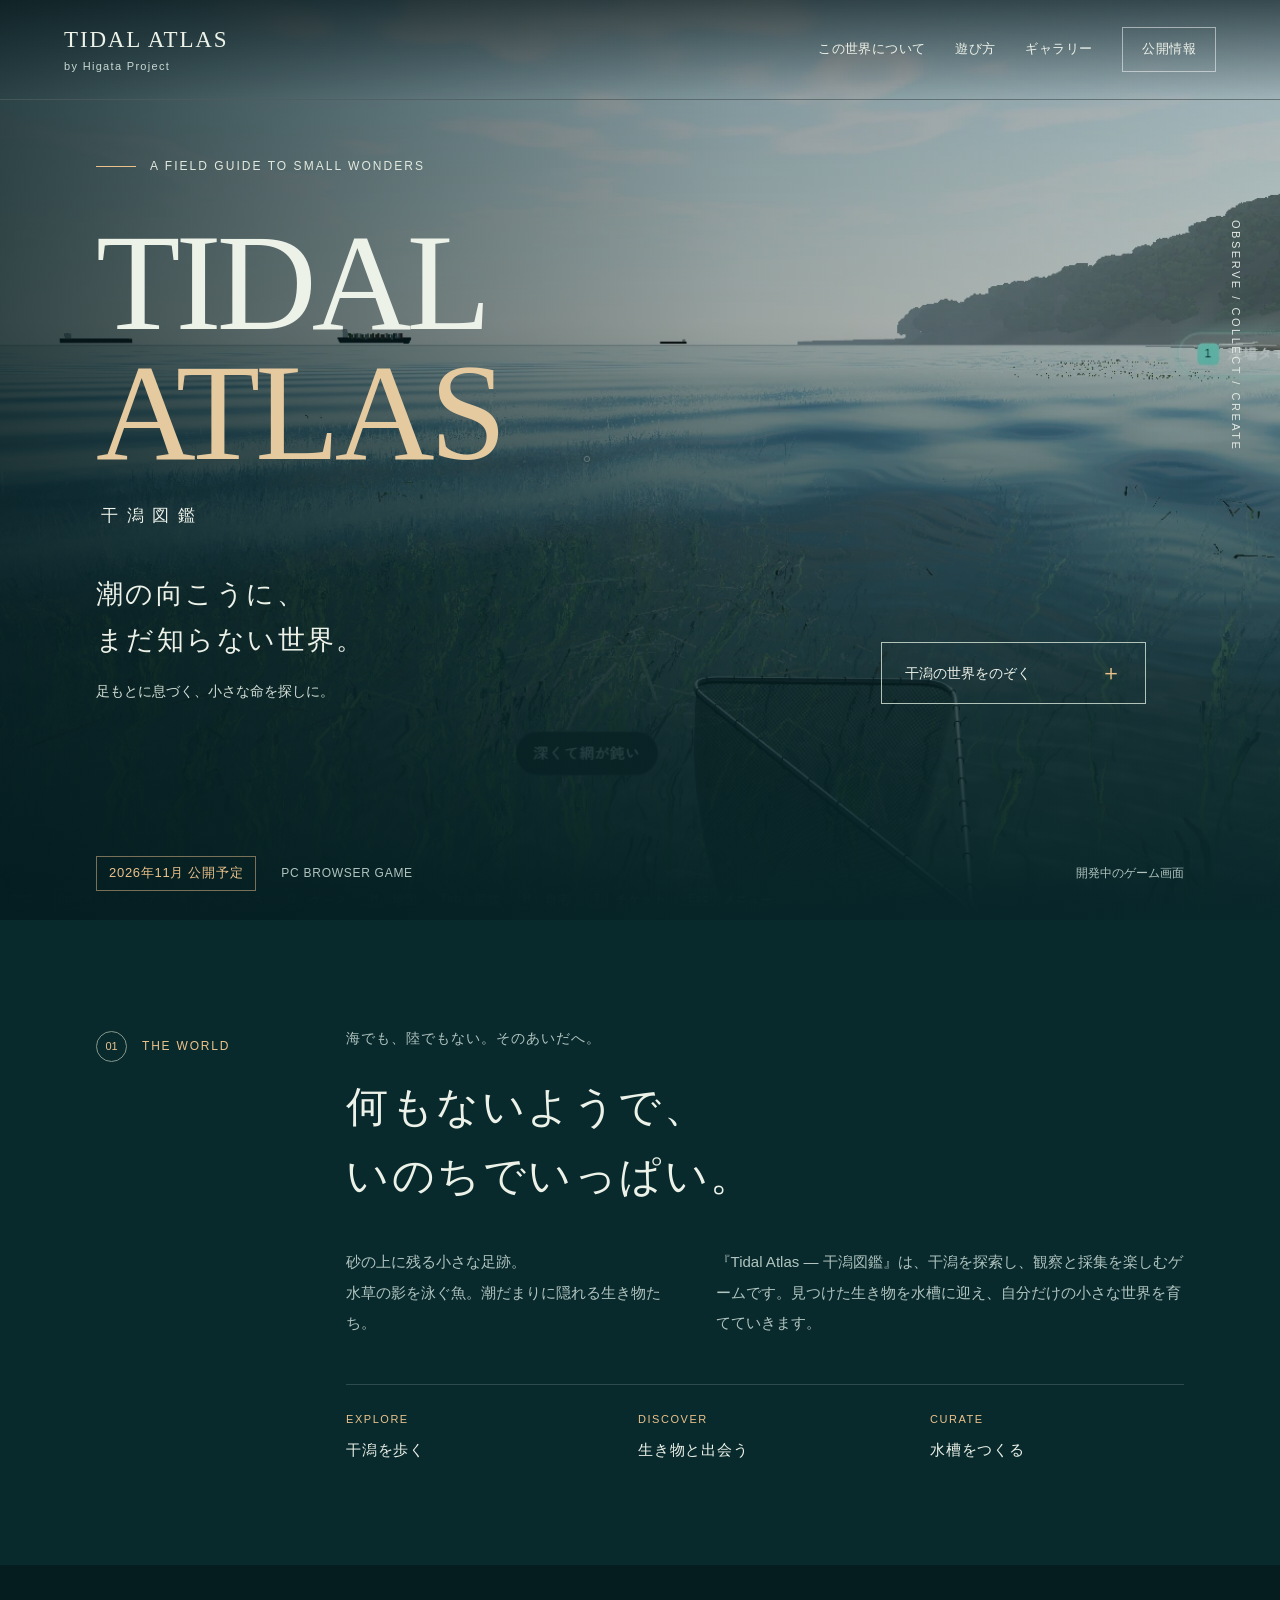
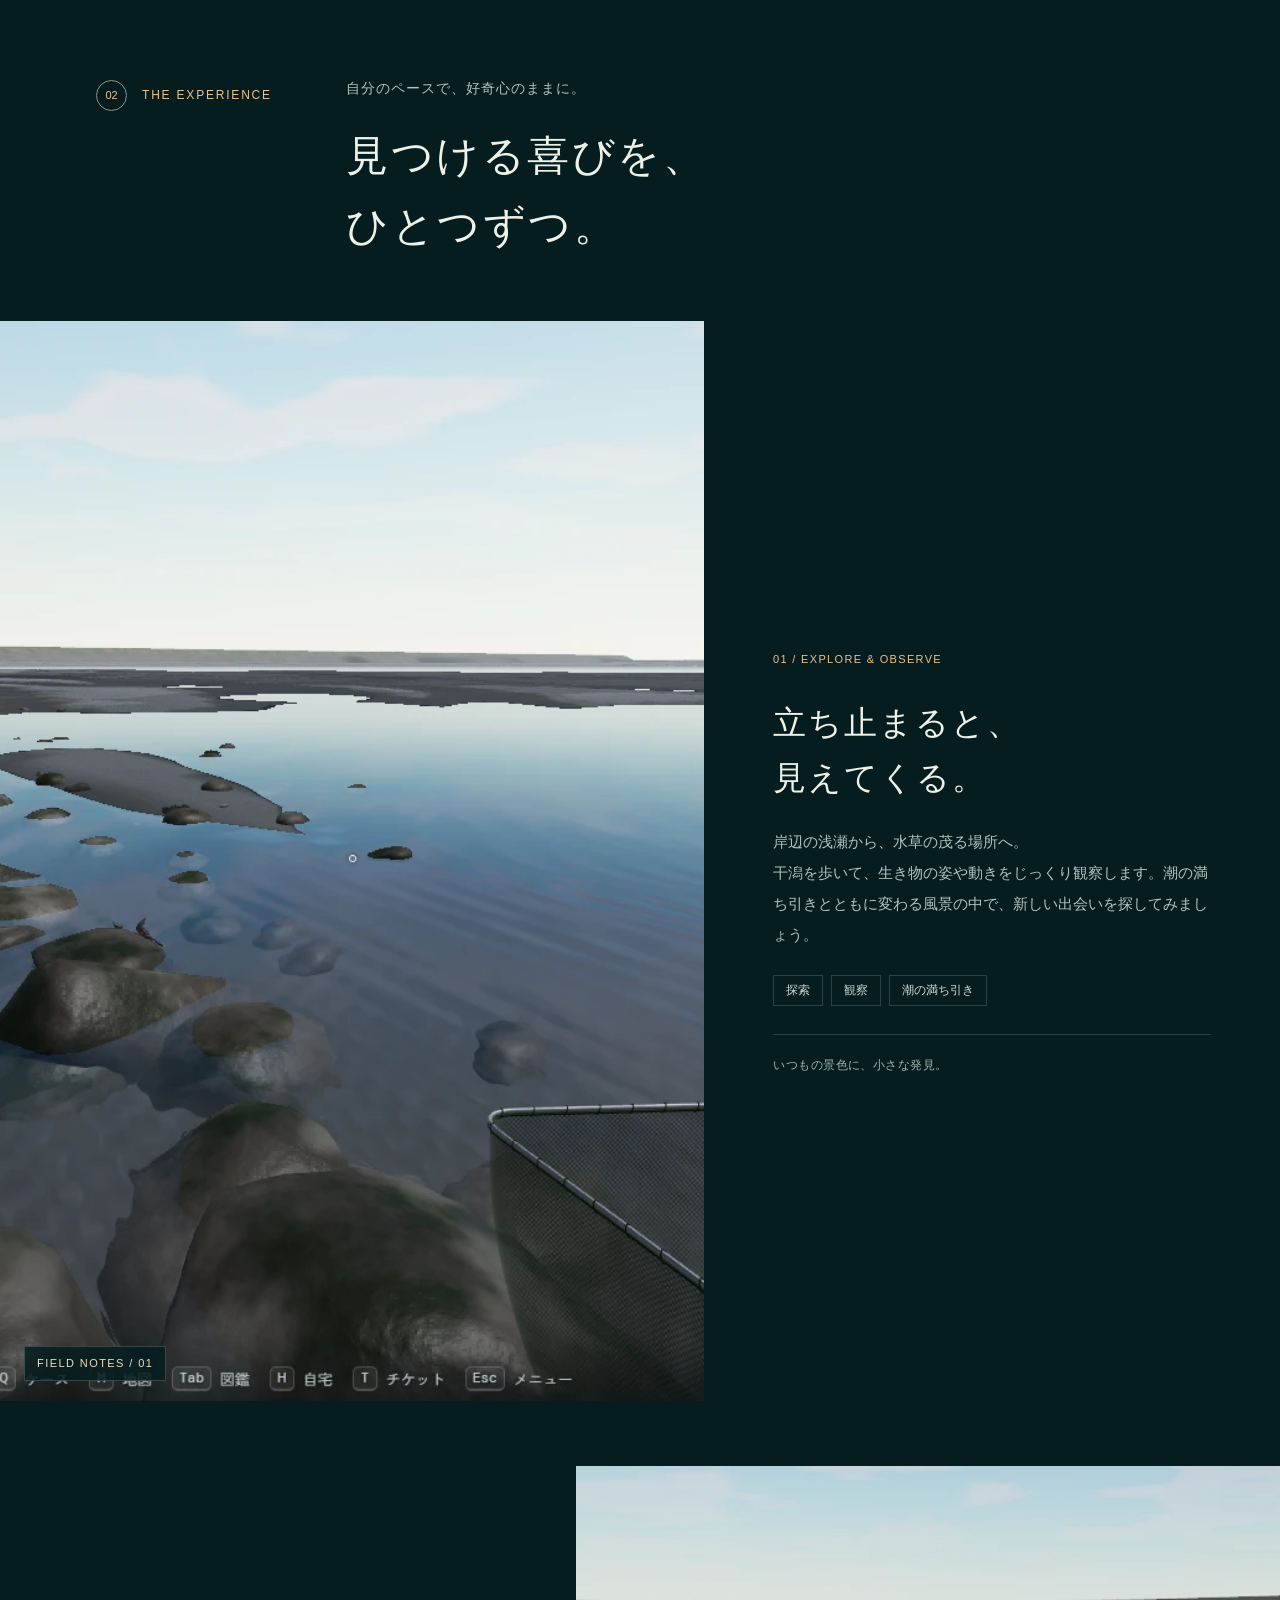
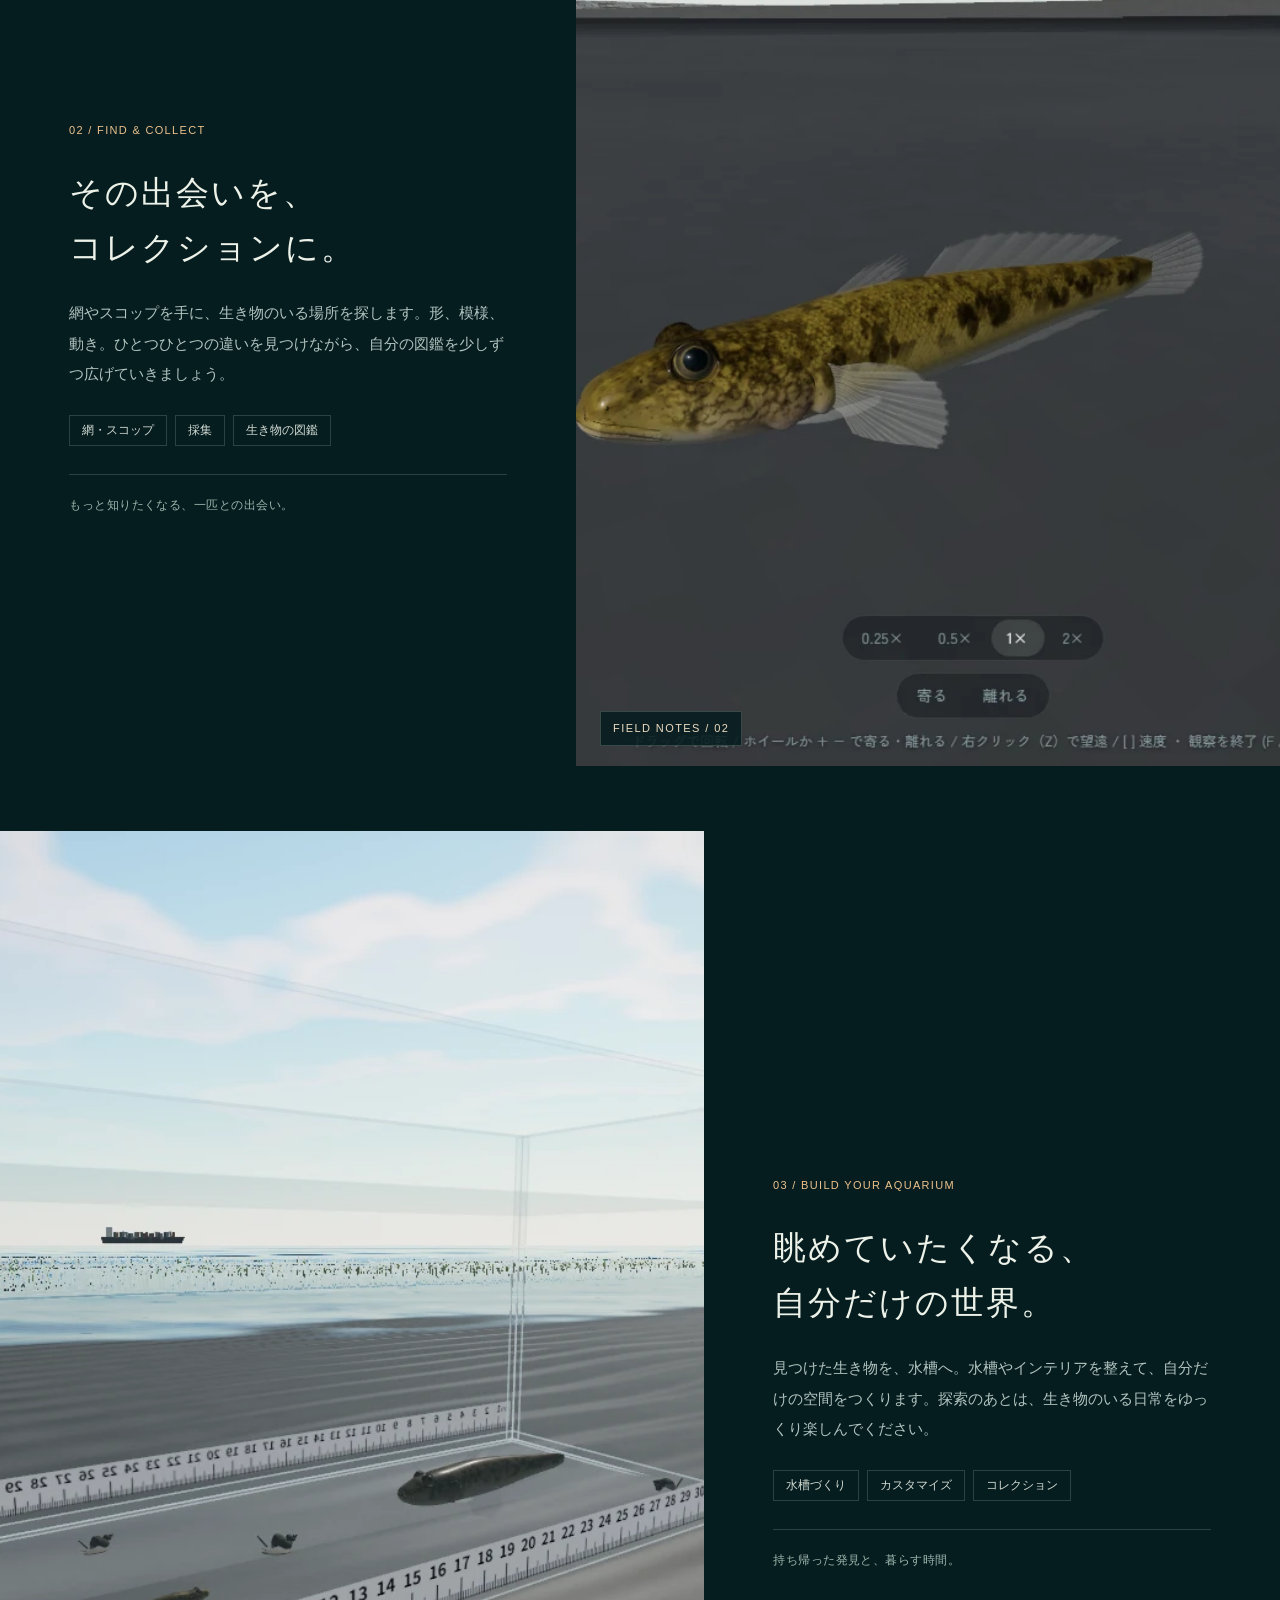
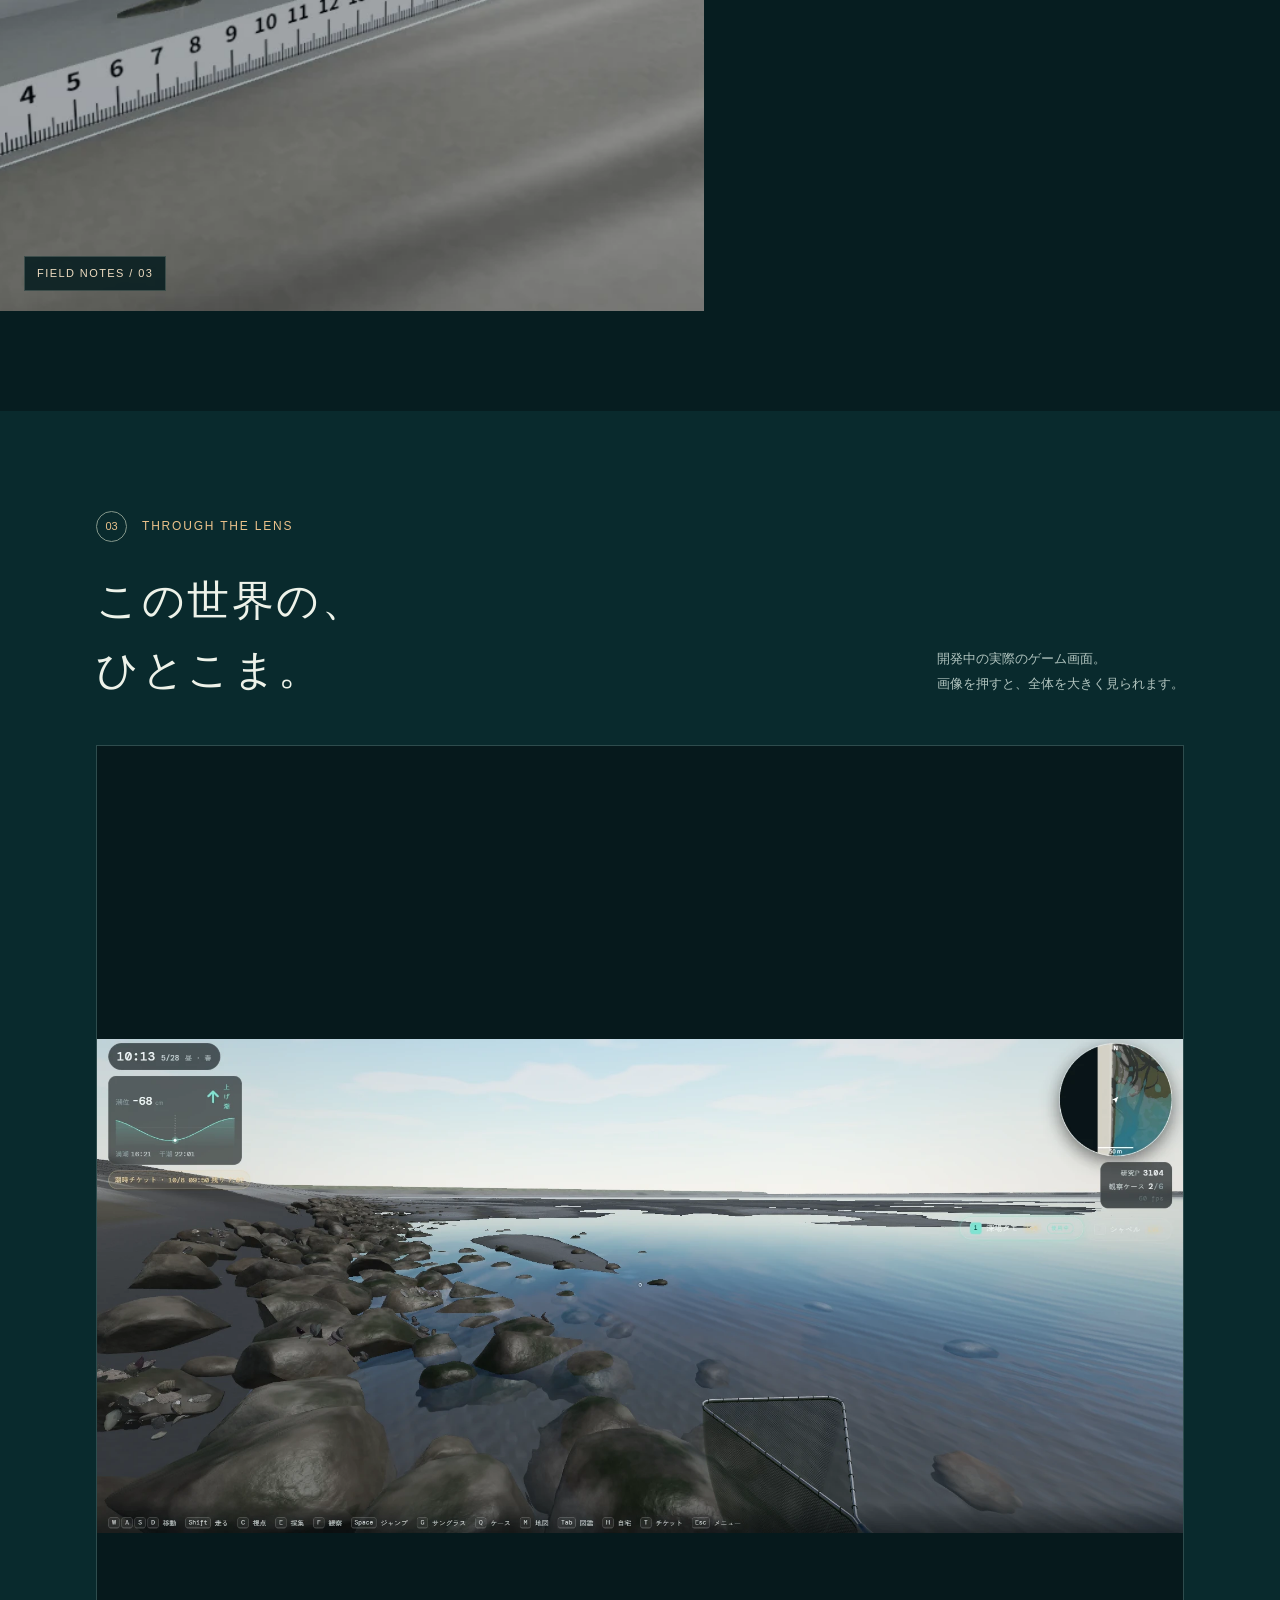
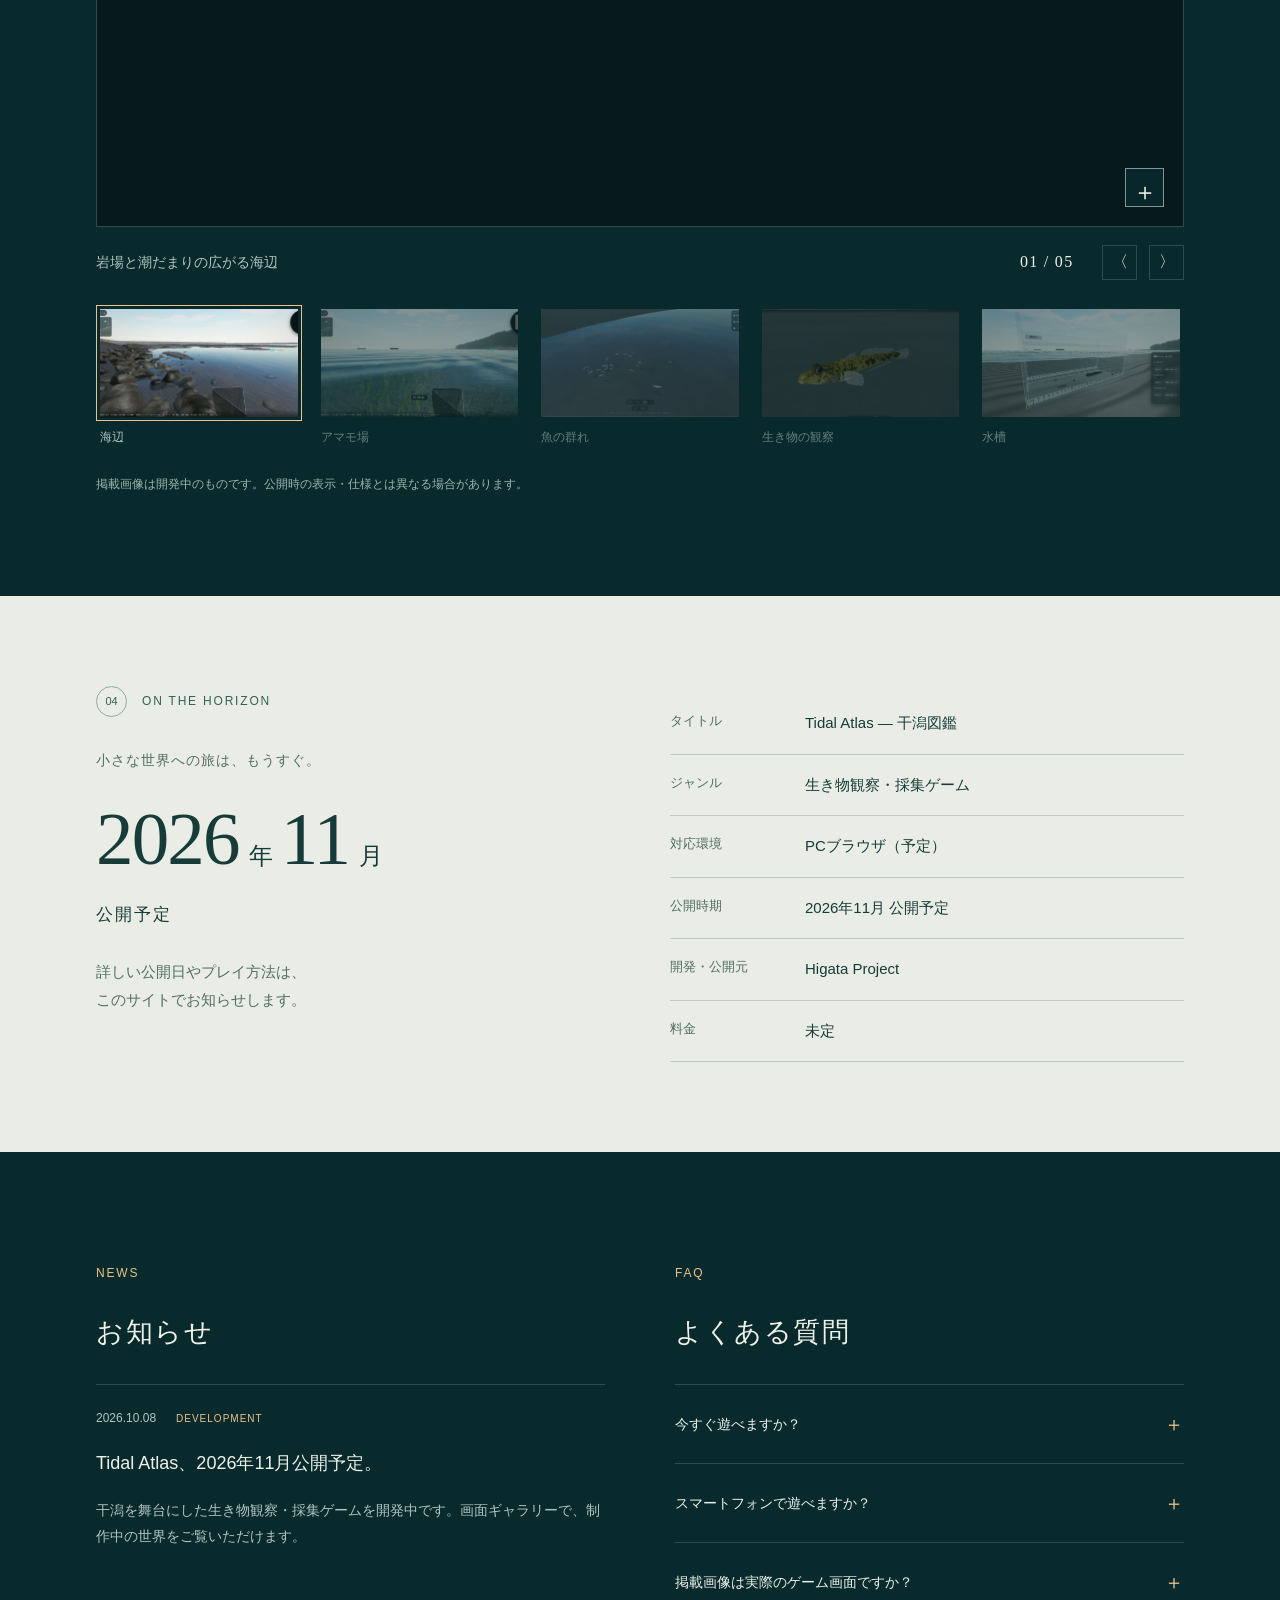
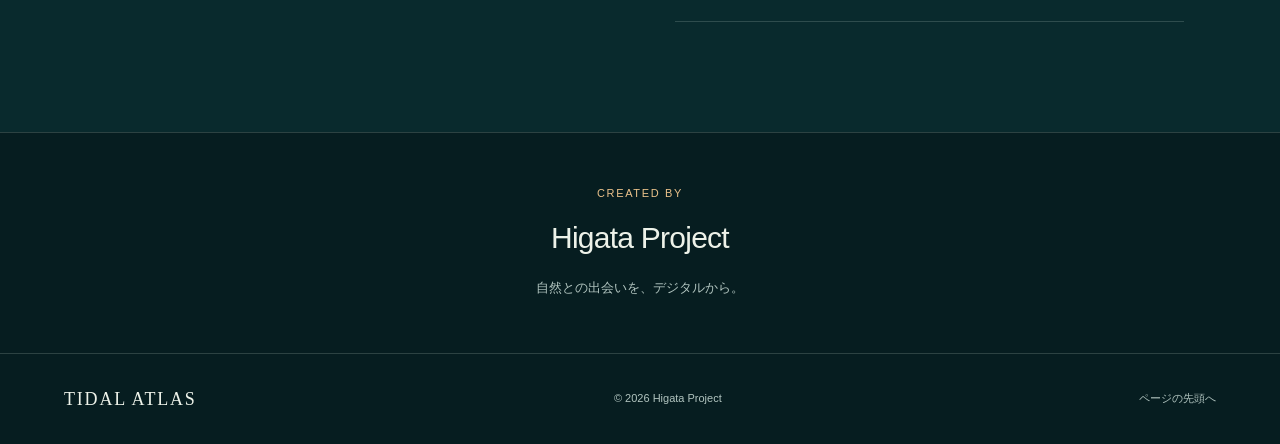
==== public/index.html @ b2fd5cbb "Add files via upload" ====
<!doctype html>
<html lang="ja">
<head>
<meta charset="utf-8">
<meta name="viewport" content="width=device-width, initial-scale=1">
<meta name="theme-color" content="#092a2d">
<title>Tidal Atlas — 干潟図鑑 | 公式サイト</title>
<meta name="description" content="潮の満ち引きに息づく、小さな世界へ。干潟を探索し、生き物を観察・採集して、自分だけの水槽をつくるPCブラウザゲーム。Higata Project開発、2026年11月公開予定。">
<meta property="og:title" content="Tidal Atlas — 干潟図鑑">
<meta property="og:description" content="見つける。観察する。自分の世界に迎える。2026年11月公開予定。">
<meta property="og:type" content="website">
<meta property="og:locale" content="ja_JP">
<link rel="icon" type="image/svg+xml" href="data:image/svg+xml,%3Csvg xmlns='http://www.w3.org/2000/svg' viewBox='0 0 32 32'%3E%3Crect width='32' height='32' rx='6' fill='%23092a2d'/%3E%3Cpath d='M5 10h22M16 10v15M8 23q4-4 8 0t8 0' fill='none' stroke='%23ebc28b' stroke-width='2'/%3E%3C/svg%3E">
<link rel="stylesheet" href="styles.css">
<script src="site-config.js" defer></script>
<script src="script.js" defer></script>
</head>
<body>
<a class="skip-link" href="#about">本文へ移動</a>
<header class="header" id="site-header">
<a class="wordmark" href="#top" aria-label="Tidal Atlas トップ">TIDAL ATLAS<span>by Higata Project</span></a>
<button class="menu-toggle" aria-label="メニューを開く" aria-expanded="false" aria-controls="main-navigation"><span></span><span></span></button>
<nav id="main-navigation" aria-label="メインナビゲーション"><a href="#about">この世界について</a><a href="#experience">遊び方</a><a href="#gallery">ギャラリー</a><a class="nav-release" href="#release">公開情報</a></nav>
</header>
<main>
<section class="hero" id="top" aria-labelledby="hero-title">
<img class="hero-image" src="assets/seagrass.webp" alt="波打つ海面の下に広がるアマモ場。開発中のゲーム画面" fetchpriority="high" width="1920" height="1080">
<div class="hero-shade"></div>
<div class="hero-content"><p class="eyebrow hero-eyebrow"><span></span>A FIELD GUIDE TO SMALL WONDERS</p><h1 id="hero-title">TIDAL<br><span>ATLAS</span></h1><p class="hero-japanese">干潟図鑑</p><div class="hero-bottom"><div><h2>潮の向こうに、<br>まだ知らない世界。</h2><p>足もとに息づく、小さな命を探しに。</p></div><a class="outline-button" href="#experience">干潟の世界をのぞく <span aria-hidden="true">＋</span></a></div></div>
<div class="hero-side"><span>OBSERVE / COLLECT / CREATE</span></div>
<div class="hero-foot"><span class="release-chip" data-release>2026年11月 公開予定</span><span>PC BROWSER GAME</span><small>開発中のゲーム画面</small></div>
</section>
<section class="intro section" id="about">
<div class="section-label"><span>01</span> THE WORLD</div>
<div class="intro-body"><p class="overline">海でも、陸でもない。そのあいだへ。</p><h2>何もないようで、<br>いのちでいっぱい。</h2><div class="intro-copy"><p>砂の上に残る小さな足跡。<br>水草の影を泳ぐ魚。潮だまりに隠れる生き物たち。</p><p>『Tidal Atlas — 干潟図鑑』は、干潟を探索し、観察と採集を楽しむゲームです。見つけた生き物を水槽に迎え、自分だけの小さな世界を育てていきます。</p></div><div class="intro-facts"><div><span>EXPLORE</span><strong>干潟を歩く</strong></div><div><span>DISCOVER</span><strong>生き物と出会う</strong></div><div><span>CURATE</span><strong>水槽をつくる</strong></div></div></div>
</section>
<section class="experience" id="experience">
<div class="experience-heading section"><div class="section-label"><span>02</span> THE EXPERIENCE</div><div><p class="overline">自分のペースで、好奇心のままに。</p><h2>見つける喜びを、<br>ひとつずつ。</h2></div></div>
<article class="chapter chapter-observe"><div class="chapter-image"><img src="assets/shore.webp" alt="岩場と浅瀬が広がる干潟を探索するゲーム画面" loading="lazy" width="1920" height="1080"><span class="image-label">FIELD NOTES / 01</span></div><div class="chapter-copy"><span class="chapter-number">01 / EXPLORE & OBSERVE</span><h3>立ち止まると、<br>見えてくる。</h3><p>岸辺の浅瀬から、水草の茂る場所へ。<br>干潟を歩いて、生き物の姿や動きをじっくり観察します。潮の満ち引きとともに変わる風景の中で、新しい出会いを探してみましょう。</p><div class="feature-tags"><span>探索</span><span>観察</span><span>潮の満ち引き</span></div><p class="chapter-note">いつもの景色に、小さな発見。</p></div></article>
<article class="chapter chapter-collect"><div class="chapter-image"><img src="assets/fish.webp" alt="魚の体の形や模様を近くから観察するゲーム画面" loading="lazy" width="1600" height="900"><span class="image-label">FIELD NOTES / 02</span></div><div class="chapter-copy"><span class="chapter-number">02 / FIND & COLLECT</span><h3>その出会いを、<br>コレクションに。</h3><p>網やスコップを手に、生き物のいる場所を探します。形、模様、動き。ひとつひとつの違いを見つけながら、自分の図鑑を少しずつ広げていきましょう。</p><div class="feature-tags"><span>網・スコップ</span><span>採集</span><span>生き物の図鑑</span></div><p class="chapter-note">もっと知りたくなる、一匹との出会い。</p></div></article>
<article class="chapter chapter-aquarium"><div class="chapter-image"><img src="assets/aquarium.webp" alt="採集した生き物を迎える水槽の開発中画面" loading="lazy" width="1920" height="1080"><span class="image-label">FIELD NOTES / 03</span></div><div class="chapter-copy"><span class="chapter-number">03 / BUILD YOUR AQUARIUM</span><h3>眺めていたくなる、<br>自分だけの世界。</h3><p>見つけた生き物を、水槽へ。水槽やインテリアを整えて、自分だけの空間をつくります。探索のあとは、生き物のいる日常をゆっくり楽しんでください。</p><div class="feature-tags"><span>水槽づくり</span><span>カスタマイズ</span><span>コレクション</span></div><p class="chapter-note">持ち帰った発見と、暮らす時間。</p></div></article>
</section>
<section class="gallery-section section" id="gallery"><div class="gallery-top"><div><div class="section-label"><span>03</span> THROUGH THE LENS</div><h2>この世界の、<br>ひとこま。</h2></div><p>開発中の実際のゲーム画面。<br>画像を押すと、全体を大きく見られます。</p></div><div class="gallery-stage"><button id="gallery-open" aria-label="選択中のゲーム画面を拡大"><img id="gallery-image" src="assets/shore.webp" alt="岩場と潮だまりの広がる海辺" loading="lazy" width="1920" height="1080"><span class="enlarge-mark" aria-hidden="true">＋</span></button></div><div class="gallery-caption"><p id="gallery-caption">岩場と潮だまりの広がる海辺</p><div class="gallery-controls"><span id="gallery-count" aria-live="polite">01 / 05</span><button id="gallery-prev" aria-label="前のゲーム画面">〈</button><button id="gallery-next" aria-label="次のゲーム画面">〉</button></div></div><div class="gallery-thumbs" role="group" aria-label="ゲーム画面を選択"><button class="thumb active" data-index="0" aria-pressed="true" aria-label="1枚目：海辺"><img src="assets/shore.webp" alt="" loading="lazy"><span>海辺</span></button><button class="thumb" data-index="1" aria-pressed="false" aria-label="2枚目：アマモ場"><img src="assets/seagrass.webp" alt="" loading="lazy"><span>アマモ場</span></button><button class="thumb" data-index="2" aria-pressed="false" aria-label="3枚目：魚の群れ"><img src="assets/school.webp" alt="" loading="lazy"><span>魚の群れ</span></button><button class="thumb" data-index="3" aria-pressed="false" aria-label="4枚目：生き物の観察"><img src="assets/fish.webp" alt="" loading="lazy"><span>生き物の観察</span></button><button class="thumb" data-index="4" aria-pressed="false" aria-label="5枚目：水槽"><img src="assets/aquarium.webp" alt="" loading="lazy"><span>水槽</span></button></div><p class="gallery-note">掲載画像は開発中のものです。公開時の表示・仕様とは異なる場合があります。</p></section>
<section class="release-section" id="release"><div class="release-inner section"><div><div class="section-label"><span>04</span> ON THE HORIZON</div><p class="overline">小さな世界への旅は、もうすぐ。</p><h2>2026<span>年</span>11<span>月</span></h2><p class="release-planned">公開予定</p><p class="release-copy">詳しい公開日やプレイ方法は、<br>このサイトでお知らせします。</p></div><dl class="game-spec"><div><dt>タイトル</dt><dd>Tidal Atlas — 干潟図鑑</dd></div><div><dt>ジャンル</dt><dd>生き物観察・採集ゲーム</dd></div><div><dt>対応環境</dt><dd>PCブラウザ（予定）</dd></div><div><dt>公開時期</dt><dd data-release>2026年11月 公開予定</dd></div><div><dt>開発・公開元</dt><dd data-publisher>Higata Project</dd></div><div><dt>料金</dt><dd>未定</dd></div></dl></div></section>
<section class="news-faq section"><div class="news-column"><div class="section-label">NEWS</div><h2>お知らせ</h2><article class="news-item"><div><time datetime="2026-10-08">2026.10.08</time><span>DEVELOPMENT</span></div><h3>Tidal Atlas、2026年11月公開予定。</h3><p>干潟を舞台にした生き物観察・採集ゲームを開発中です。画面ギャラリーで、制作中の世界をご覧いただけます。</p></article></div><div class="faq-column"><div class="section-label">FAQ</div><h2>よくある質問</h2><details><summary>今すぐ遊べますか？<span aria-hidden="true">＋</span></summary><p>現在開発中です。2026年11月の公開を予定しており、詳しい公開日とプレイ方法はこのサイトでお知らせします。</p></details><details><summary>スマートフォンで遊べますか？<span aria-hidden="true">＋</span></summary><p>現在はPCブラウザ向けとして開発しています。スマートフォンへの対応は未定です。</p></details><details><summary>掲載画像は実際のゲーム画面ですか？<span aria-hidden="true">＋</span></summary><p>はい。実際の開発中ゲーム画面です。公開時の仕様や表示とは異なる場合があります。</p></details></div></section>
<section class="publisher-section"><div class="publisher-inner"><p>CREATED BY</p><a href="#top" class="publisher-name" data-publisher>Higata Project</a><span>自然との出会いを、デジタルから。</span><div id="publisher-links" hidden></div></div></section>
</main>
<footer><a href="#top" class="footer-title">TIDAL ATLAS</a><p>© <span id="copyright-year">2026</span> <span data-publisher>Higata Project</span></p><a href="#top" class="back-to-top">ページの先頭へ</a></footer>
<dialog id="lightbox" aria-labelledby="lightbox-caption"><div class="lightbox-top"><p id="lightbox-caption"></p><button id="lightbox-close" aria-label="拡大画像を閉じる">閉じる ×</button></div><img id="lightbox-image" src="assets/shore.webp" alt="岩場と潮だまりの広がる海辺"><div class="lightbox-controls"><button id="lightbox-prev" aria-label="前の画像">〈 前へ</button><span>開発中のゲーム画面</span><button id="lightbox-next" aria-label="次の画像">次へ 〉</button></div></dialog>
</body></html>
---- public/styles.css ----
:root{--bg:#092a2d;--bg-deep:#061d20;--panel:#0e3539;--text:#edf2e9;--muted:#b1c4bf;--accent:#ebc28b;--line:rgba(214,231,222,.18);--serif:Georgia,"Times New Roman",serif}*{box-sizing:border-box}html{scroll-behavior:smooth;scroll-padding-top:85px}body{margin:0;background:var(--bg);color:var(--text);font-family:"Hiragino Kaku Gothic ProN","Yu Gothic",Meiryo,sans-serif;font-size:16px;line-height:1.9;-webkit-font-smoothing:antialiased}a{color:inherit;text-decoration:none}button{font:inherit;color:inherit;cursor:pointer}button,a,summary{-webkit-tap-highlight-color:transparent}button{border:0}img{max-width:100%;display:block}h1,h2,h3,p{margin:0}button:focus-visible,a:focus-visible,summary:focus-visible{outline:2px solid var(--accent);outline-offset:5px}::selection{background:var(--accent);color:var(--bg)}.skip-link{position:fixed;top:-100px;left:16px;z-index:30;background:var(--accent);color:var(--bg);padding:10px 20px}.skip-link:focus{top:10px}.header{position:absolute;top:0;left:0;right:0;z-index:10;height:100px;padding:0 5%;display:flex;align-items:center;justify-content:space-between;border-bottom:1px solid rgba(255,255,255,.22);background:linear-gradient(rgba(3,20,23,.65),transparent)}.wordmark{font-family:var(--serif);font-size:23px;line-height:1.2;letter-spacing:.08em}.wordmark span{display:block;font-family:Arial,sans-serif;font-size:11px;font-weight:400;letter-spacing:.12em;margin-top:7px;color:#c8d8d3}.header nav{display:flex;gap:30px;align-items:center;font-size:13px;letter-spacing:.03em}.header nav a{padding:8px 0}.header nav a:hover{color:var(--accent)}.header nav .nav-release{border:1px solid rgba(255,255,255,.5);padding:9px 19px}.menu-toggle{display:none}.hero{min-height:850px;height:100svh;max-height:1150px;position:relative;overflow:hidden;background:#123d43}.hero-image{position:absolute;inset:0;width:100%;height:100%;object-fit:cover;object-position:57% center}.hero-shade{position:absolute;inset:0;background:linear-gradient(90deg,rgba(3,26,29,.78),rgba(3,26,29,.34) 58%,rgba(3,26,29,.16)),linear-gradient(0deg,#092a2d 0%,rgba(9,42,45,.05) 65%)}.hero-content{position:relative;padding:155px 7.5% 100px;z-index:1}.eyebrow{font-family:Arial,sans-serif;font-size:12px;letter-spacing:.17em;font-weight:500}.hero-eyebrow{display:flex;align-items:center;gap:14px;color:#e3e9de}.hero-eyebrow>span{height:1px;width:40px;background:var(--accent)}.hero h1{font-family:var(--serif);font-size:clamp(95px,10.8vw,170px);font-weight:400;line-height:.94;letter-spacing:-.035em;margin-top:40px}.hero h1 span{color:#e5c99f}.hero-japanese{margin:22px 0 0 5px;letter-spacing:.5em;font-size:17px}.hero-bottom{display:flex;gap:45px;align-items:flex-end;margin-top:40px;justify-content:space-between;max-width:1050px}.hero-bottom h2{font-size:27px;font-weight:500;letter-spacing:.09em;line-height:1.7}.hero-bottom p{font-size:14px;color:#d2ded6;margin-top:14px}.outline-button{display:flex;align-items:center;justify-content:space-between;gap:36px;border:1px solid #b2c4ba;padding:17px 23px;font-size:14px;min-width:265px;transition:background .2s,color .2s}.outline-button span{color:var(--accent);font-size:22px;line-height:1}.outline-button:hover{background:var(--text);color:var(--bg)}.outline-button:hover span{color:var(--bg)}.hero-side{position:absolute;right:34px;top:220px;writing-mode:vertical-rl;font-family:Arial,sans-serif;letter-spacing:.23em;font-size:11px;color:#e2e8e3}.hero-foot{position:absolute;bottom:29px;left:7.5%;right:7.5%;display:flex;gap:25px;align-items:center;z-index:2;font-family:Arial,sans-serif;font-size:12px;letter-spacing:.06em;color:var(--muted)}.hero-foot small{margin-left:auto;font-size:12px;letter-spacing:0}.release-chip{font-family:"Yu Gothic",Meiryo,sans-serif;font-size:13px;color:var(--accent);border:1px solid rgba(235,194,139,.5);padding:4px 12px}.section{max-width:1320px;margin:auto;padding:110px 7.5%}.section-label{font-family:Arial,sans-serif;font-size:12px;letter-spacing:.15em;display:flex;align-items:center;gap:15px;color:var(--accent);white-space:nowrap}.section-label>span{border:1px solid #84978b;border-radius:50%;width:31px;height:31px;display:flex;justify-content:center;align-items:center;letter-spacing:0;font-size:11px}.intro{display:grid;grid-template-columns:220px 1fr;gap:30px;padding-top:105px;padding-bottom:100px}.intro .section-label{align-self:start;margin-top:6px}.overline{font-size:14px;letter-spacing:.07em;color:var(--muted);margin-bottom:20px}h2{font-size:clamp(29px,3.3vw,45px);font-weight:500;line-height:1.65;letter-spacing:.06em}.intro-copy{display:grid;grid-template-columns:1fr 1.4fr;gap:35px;margin-top:36px;font-size:15px;color:var(--muted)}.intro-copy p{line-height:2.05}.intro-facts{display:flex;margin-top:45px;border-top:1px solid var(--line);padding-top:24px;gap:38px}.intro-facts div{flex:1}.intro-facts span{font-family:Arial,sans-serif;font-size:11px;letter-spacing:.14em;color:var(--accent);display:block}.intro-facts strong{font-size:15px;letter-spacing:.05em;display:block;font-weight:500;margin-top:6px}.experience{background:var(--bg-deep);padding-bottom:100px}.experience-heading{display:grid;grid-template-columns:220px 1fr;gap:30px;padding-bottom:60px}.experience-heading .section-label{align-self:start;padding-top:5px}.chapter{display:grid;grid-template-columns:55% 45%;max-width:1440px;margin:0 auto 65px;align-items:center}.chapter:last-child{margin-bottom:0}.chapter-image{position:relative;min-width:0}.chapter-image img{width:100%;aspect-ratio:1.6;object-fit:cover}.image-label{position:absolute;bottom:20px;left:24px;background:rgba(6,29,32,.87);border:1px solid rgba(228,233,212,.2);padding:6px 12px;font-size:11px;font-family:Arial,sans-serif;letter-spacing:.13em;color:#eddbc0}.chapter-copy{padding:20px 12%}.chapter-number{font-family:Arial,sans-serif;letter-spacing:.12em;font-size:11px;color:var(--accent)}.chapter-copy h3{font-size:clamp(24px,2.6vw,35px);font-weight:500;letter-spacing:.06em;line-height:1.65;margin:22px 0}.chapter-copy>p{font-size:15px;color:var(--muted);line-height:2.05}.feature-tags{display:flex;gap:8px;flex-wrap:wrap;margin-top:25px}.feature-tags span{font-size:12px;padding:3px 12px;border:1px solid var(--line);color:#d2dbd2}.chapter-copy .chapter-note{font-size:12px;color:#9db4ab;letter-spacing:.04em;margin-top:28px;border-top:1px solid var(--line);padding-top:18px}.chapter-collect{grid-template-columns:45% 55%}.chapter-collect .chapter-image{grid-column:2;grid-row:1}.chapter-collect .chapter-copy{grid-column:1;grid-row:1}.chapter-collect .chapter-image img{object-position:50% 55%}.gallery-section{padding-top:100px;padding-bottom:100px}.gallery-top{display:flex;justify-content:space-between;align-items:flex-end;gap:25px;margin-bottom:40px}.gallery-top .section-label{margin-bottom:24px}.gallery-top>p{font-size:13px;line-height:1.9;color:var(--muted);margin-bottom:8px}.gallery-stage{border:1px solid var(--line)}#gallery-open{position:relative;display:block;padding:0;width:100%;background:#06191c;cursor:zoom-in}#gallery-image{width:100%;aspect-ratio:16/9;object-fit:contain}.enlarge-mark{position:absolute;right:19px;bottom:19px;width:39px;height:39px;border:1px solid rgba(255,255,255,.5);background:#092a2dd9;font-size:24px;display:grid;place-items:center}.gallery-caption{display:flex;justify-content:space-between;gap:20px;align-items:center;margin:18px 0 25px}.gallery-caption p{font-size:14px;color:var(--muted)}.gallery-controls{display:flex;gap:12px;align-items:center}#gallery-count{font-family:var(--serif);font-size:16px;letter-spacing:.08em;min-width:70px}.gallery-controls button{width:35px;height:35px;border:1px solid var(--line);background:transparent;font-size:16px}.gallery-controls button:hover{background:#1b494a}.gallery-thumbs{display:grid;grid-template-columns:repeat(5,minmax(0,1fr));gap:15px}.thumb{padding:0;background:transparent;text-align:left;opacity:.55;transition:opacity .2s}.thumb:hover,.thumb.active{opacity:1}.thumb img{width:100%;aspect-ratio:16/9;object-fit:cover;border:1px solid transparent;padding:3px}.thumb.active img{border-color:var(--accent)}.thumb span{display:block;font-size:12px;margin-top:5px;padding-left:4px;color:var(--muted)}.gallery-note{font-size:12px;color:#9cb5ac;margin-top:25px}.release-section{background:#e9ede5;color:#173b39}.release-inner{display:grid;grid-template-columns:1fr 1fr;gap:60px;padding-top:90px;padding-bottom:90px}.release-inner .section-label{color:#356057;margin-bottom:30px}.release-inner .section-label>span{border-color:#8dada0}.release-inner .overline{color:#526d62;font-size:14px}.release-inner h2{font-family:var(--serif);font-size:75px;line-height:1.2;letter-spacing:-.025em;white-space:nowrap}.release-inner h2 span{font-family:"Yu Gothic",Meiryo,sans-serif;font-size:24px;margin:0 10px}.release-planned{font-size:17px;letter-spacing:.12em;margin:15px 0 27px}.release-copy{font-size:15px;color:#526d62;line-height:1.9}.game-spec{margin:7px 0 0;align-self:center}.game-spec>div{display:grid;grid-template-columns:115px 1fr;gap:20px;padding:16px 0;border-bottom:1px solid #bdcbc2}.game-spec dt{font-size:13px;color:#526d62}.game-spec dd{margin:0;font-size:15px}.news-faq{display:grid;grid-template-columns:1fr 1fr;gap:70px}.news-faq .section-label{margin-bottom:25px}.news-faq h2{font-size:27px;margin-bottom:30px}.news-item{padding-top:22px;border-top:1px solid var(--line)}.news-item>div{display:flex;align-items:center;gap:20px;font-size:12px;font-family:Arial,sans-serif;color:var(--muted)}.news-item>div>span{font-size:10px;letter-spacing:.1em;color:var(--accent)}.news-item h3{font-size:18px;font-weight:500;line-height:1.7;margin:18px 0}.news-item p{font-size:14px;color:var(--muted)}details{border-top:1px solid var(--line)}details:last-child{border-bottom:1px solid var(--line)}summary{display:flex;align-items:center;justify-content:space-between;gap:20px;cursor:pointer;list-style:none;font-size:14px;padding:20px 0}summary::-webkit-details-marker{display:none}summary>span{color:var(--accent);font-size:20px;transition:transform .2s}details[open] summary>span{transform:rotate(45deg)}details p{font-size:14px;line-height:1.95;color:var(--muted);padding:0 15px 22px 0}.publisher-section{border-top:1px solid var(--line);background:var(--bg-deep);padding:50px 7.5%}.publisher-inner{text-align:center}.publisher-inner>p{font-family:Arial,sans-serif;font-size:11px;color:var(--accent);letter-spacing:.15em}.publisher-name{font-family:Arial,sans-serif;display:block;font-size:30px;line-height:1.4;letter-spacing:-.025em;margin:13px 0}.publisher-inner>span{color:var(--muted);font-size:13px}.publisher-inner #publisher-links{margin-top:20px;font-size:14px}.publisher-inner #publisher-links a{display:inline-block;border-bottom:1px solid var(--line);margin:0 12px}footer{padding:28px 5%;display:flex;justify-content:space-between;gap:25px;align-items:center;background:var(--bg-deep);border-top:1px solid var(--line)}.footer-title{font-family:var(--serif);letter-spacing:.1em;font-size:18px}footer p,.back-to-top{font-size:11px;color:var(--muted)}dialog{padding:20px;border:1px solid #62766d;border-radius:0;background:#061d20;color:var(--text);width:min(1400px,96vw);max-height:96svh}dialog::backdrop{background:rgba(1,13,15,.94)}.lightbox-top{display:flex;align-items:center;justify-content:space-between;gap:20px;margin-bottom:15px;font-size:14px}.lightbox-top button{background:transparent;border:1px solid var(--line);padding:7px 16px;white-space:nowrap;font-size:13px}#lightbox-image{width:100%;max-height:75svh;object-fit:contain}.lightbox-controls{display:flex;justify-content:space-between;align-items:center;gap:10px;margin-top:15px}.lightbox-controls button{font-size:13px;background:transparent;padding:5px 10px}.lightbox-controls span{font-size:12px;color:var(--muted)}@media(min-width:1600px){.hero-content{padding-top:170px}.hero h1{font-size:180px}.hero-bottom{margin-top:55px}.hero{min-height:940px}}@media(max-width:1100px){.header{padding:0 4%;height:85px}.header nav{gap:20px}.hero{min-height:790px}.hero-content{padding:145px 7% 95px}.hero-bottom{gap:25px}.hero-bottom h2{font-size:24px}.outline-button{min-width:240px}.hero-side{right:20px}.section{padding:85px 6%}.intro,.experience-heading{grid-template-columns:160px 1fr;gap:20px}.intro-copy{gap:25px;grid-template-columns:1fr}.intro-facts{gap:20px}.chapter-copy{padding:15px 10%}.chapter-copy h3{font-size:28px}.chapter-copy>p{font-size:14px}.chapter-image img{aspect-ratio:1.35}.chapter-copy .chapter-note{margin-top:20px}.release-inner{gap:40px}.release-inner h2{font-size:64px}.game-spec>div{grid-template-columns:90px 1fr}.news-faq{gap:40px}}@media(max-width:760px){html{scroll-padding-top:20px}.header{height:78px;padding:0 24px}.wordmark{font-size:20px}.wordmark span{font-size:10px}.menu-toggle{display:flex;flex-direction:column;justify-content:center;gap:7px;width:44px;height:44px;background:transparent;padding:10px;border:1px solid rgba(255,255,255,.3)}.menu-toggle>span{height:1px;width:22px;background:var(--text);transition:transform .2s}.menu-toggle[aria-expanded=true]>span:first-child{transform:translateY(4px) rotate(45deg)}.menu-toggle[aria-expanded=true]>span:last-child{transform:translateY(-4px) rotate(-45deg)}.header nav{display:none;position:absolute;top:78px;left:0;right:0;background:#092a2dfa;padding:28px 24px;border-bottom:1px solid var(--line);flex-direction:column;align-items:stretch;gap:10px;font-size:15px}.header nav.open{display:flex}.header nav .nav-release{display:inline-block;text-align:center;margin-top:8px}.hero{height:auto;min-height:850px;max-height:none}.hero-image{object-position:55% center}.hero-shade{background:linear-gradient(90deg,rgba(4,25,28,.64),rgba(4,25,28,.23)),linear-gradient(0deg,#092a2d,rgba(9,42,45,.03) 90%)}.hero-content{padding:132px 24px 95px}.hero-eyebrow{font-size:10px;letter-spacing:.11em;gap:10px}.hero-eyebrow>span{width:26px}.hero h1{font-size:clamp(88px,19vw,140px);line-height:.98;margin-top:36px}.hero-japanese{font-size:15px;margin-top:20px}.hero-bottom{display:block;margin-top:36px}.hero-bottom h2{font-size:25px}.hero-bottom p{font-size:13px}.outline-button{width:100%;min-width:0;margin-top:27px;padding:14px 20px}.hero-side{display:none}.hero-foot{left:24px;right:24px;bottom:22px;gap:10px;flex-wrap:wrap}.hero-foot>span:nth-child(2){display:none}.hero-foot small{font-size:10px}.release-chip{font-size:12px;padding:3px 10px}.section{padding:65px 24px}.intro,.experience-heading{display:block}.section-label{font-size:11px;letter-spacing:.12em}.intro .section-label,.experience-heading .section-label{margin-bottom:32px}.overline{font-size:13px;margin-bottom:17px}h2{font-size:29px}.intro-copy{margin-top:26px;font-size:15px;gap:20px}.intro-facts{margin-top:30px;gap:12px;padding-top:20px}.intro-facts strong{font-size:13px;letter-spacing:0}.intro-facts span{font-size:10px}.experience-heading{padding-bottom:35px}.experience{padding-bottom:50px}.chapter,.chapter-collect{display:flex;flex-direction:column;gap:0;margin-bottom:45px}.chapter-image{width:100%}.chapter-image img{aspect-ratio:16/10}.chapter-collect .chapter-image img{aspect-ratio:16/10;object-position:center}.chapter-copy{padding:27px 24px 0;width:100%}.chapter-number{font-size:10px}.chapter-copy h3{font-size:28px;margin:16px 0}.chapter-copy>p{font-size:15px}.chapter-copy .chapter-note{font-size:12px;margin-top:22px}.feature-tags{margin-top:20px}.image-label{left:18px;bottom:15px;font-size:10px}.gallery-top{display:block;margin-bottom:25px}.gallery-top>p{margin-top:22px;font-size:13px}.gallery-stage{margin:0 -10px}.gallery-caption{margin:15px 0 20px;gap:10px;align-items:flex-start}.gallery-caption>p{font-size:12px;max-width:57%}.gallery-controls{gap:7px}#gallery-count{font-size:14px;min-width:52px}.gallery-controls button{width:30px;height:30px;font-size:14px}.gallery-thumbs{gap:5px}.thumb img{padding:2px}.thumb span{font-size:10px;padding-left:1px;line-height:1.5}.gallery-note{font-size:11px;line-height:1.7;margin-top:20px}.release-inner{display:block}.release-inner .section-label{margin-bottom:32px}.release-inner h2{font-size:64px}.release-inner h2 span{font-size:20px;margin:0 6px}.release-planned{font-size:16px;margin:14px 0 22px}.release-copy{font-size:14px}.game-spec{margin-top:35px}.game-spec>div{grid-template-columns:88px 1fr;padding:15px 0;gap:12px}.game-spec dt{font-size:12px}.game-spec dd{font-size:14px}.news-faq{display:block}.news-faq h2{font-size:25px;margin-bottom:25px}.news-faq .section-label{margin-bottom:15px}.faq-column{margin-top:50px}.news-item h3{font-size:17px}.news-item p{font-size:14px}.publisher-section{padding:38px 24px}.publisher-name{font-size:27px}footer{padding:25px 24px;flex-wrap:wrap;gap:15px}.footer-title{font-size:17px}footer p{font-size:10px}.back-to-top{width:100%;font-size:11px}.lightbox-top{font-size:12px;align-items:flex-start;gap:10px}.lightbox-top button{font-size:12px;padding:6px 10px}dialog{padding:12px}.lightbox-controls span{font-size:10px}.lightbox-controls button{font-size:12px;padding:5px}.enlarge-mark{right:12px;bottom:12px;width:32px;height:32px;font-size:20px}}@media(max-width:360px){.hero h1{font-size:80px}.hero-foot small{margin-left:0}.release-inner h2{font-size:56px}.intro-facts{flex-wrap:wrap}.intro-facts div{flex-basis:40%}.gallery-caption{flex-wrap:wrap}.gallery-caption>p{max-width:100%}.gallery-controls{margin-left:auto}}@media(prefers-reduced-motion:reduce){html{scroll-behavior:auto}*,*:before,*:after{animation:none!important;transition:none!important}}
@media(min-width:761px){.hero{min-height:920px}}@media(min-width:1600px){.hero{min-height:1020px}}@media(max-width:760px){.thumb span{font-size:12px}.hero-foot small{font-size:12px}.hero-eyebrow{font-size:12px}.hero-content{padding-top:132px}.hero{min-height:900px}}
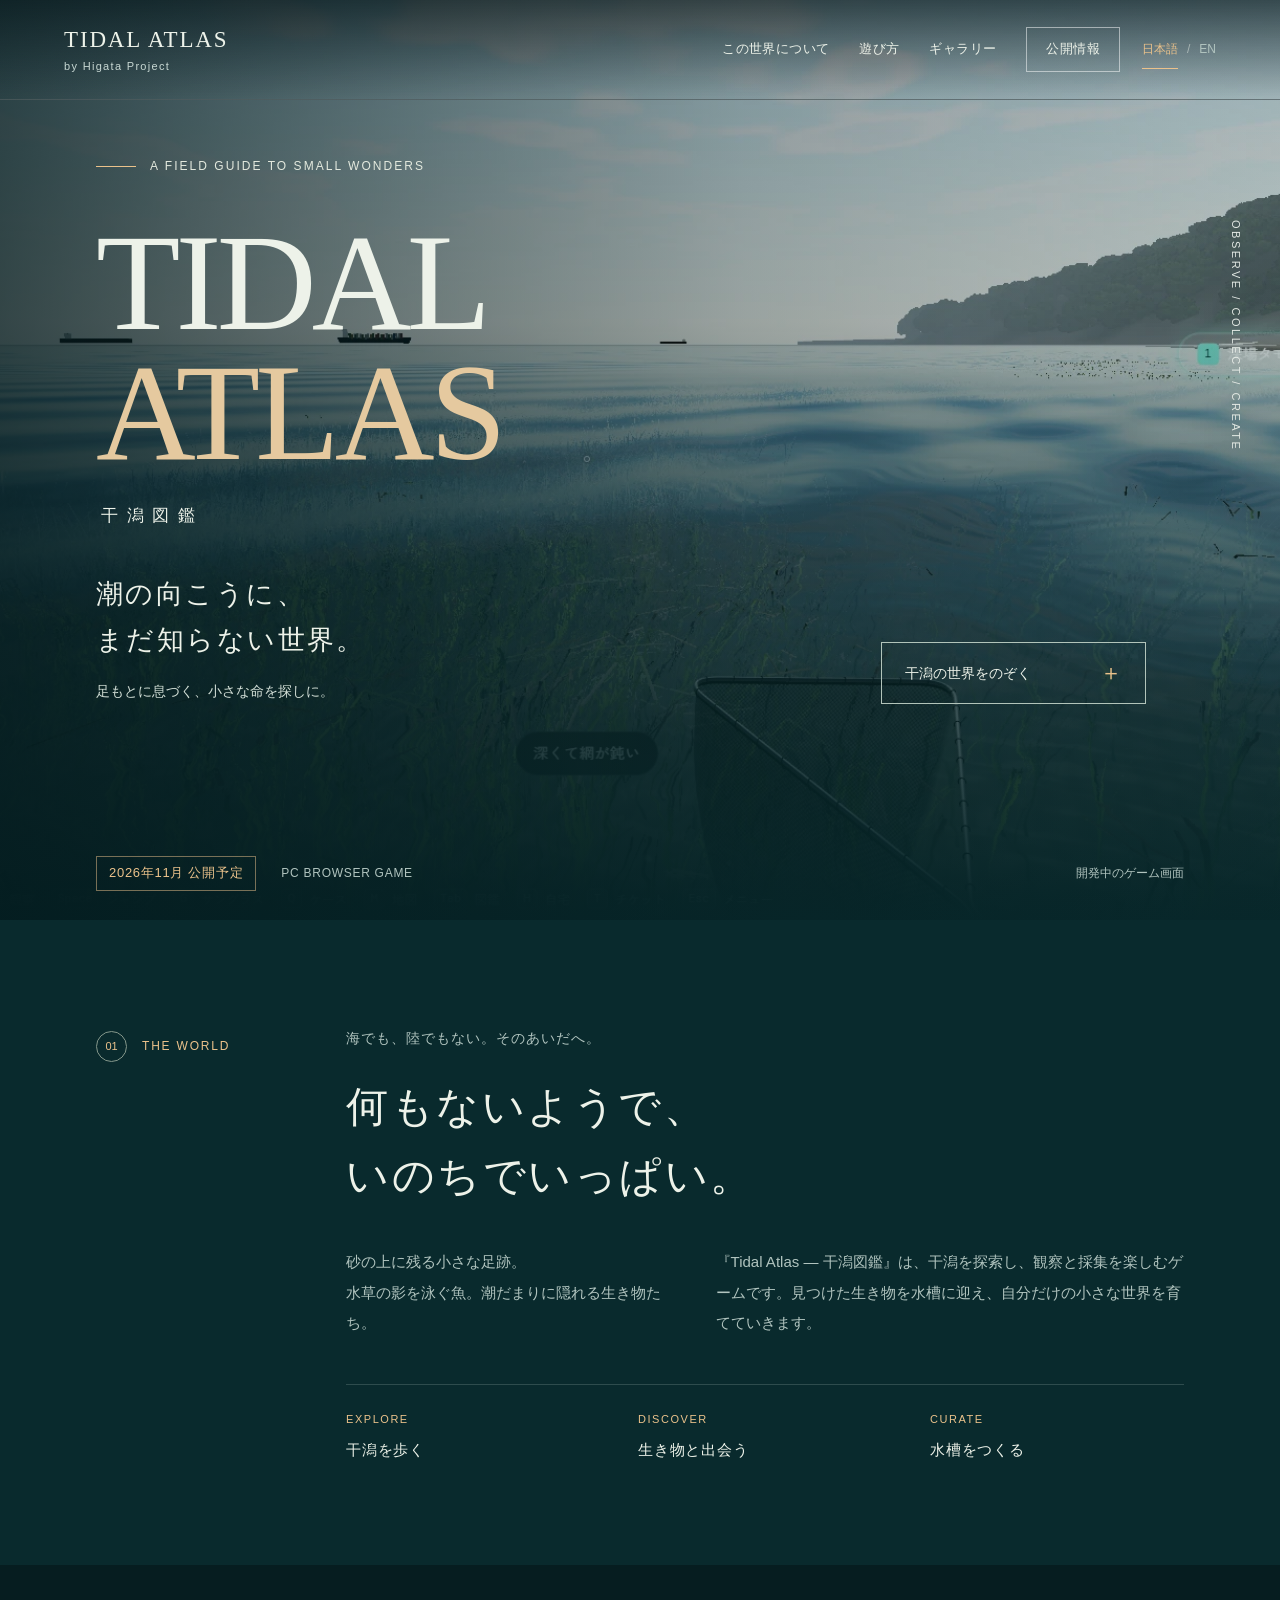
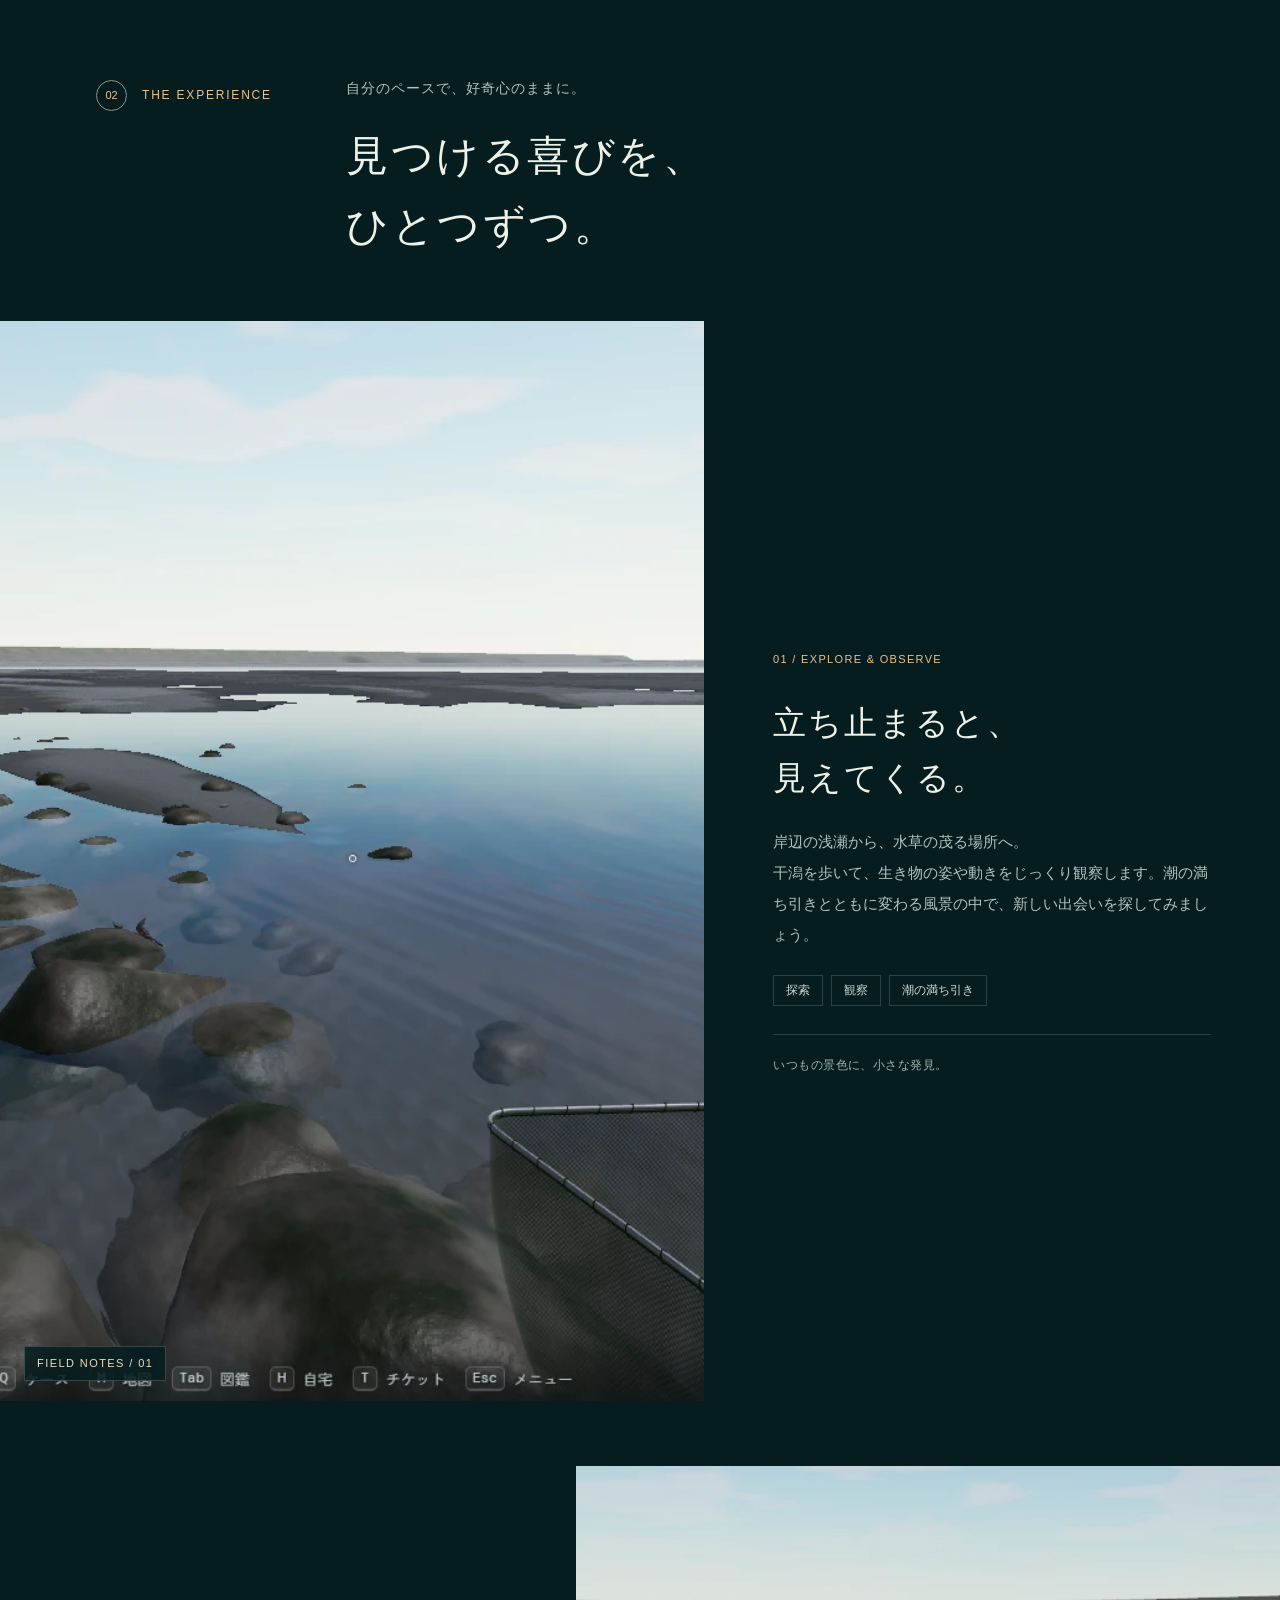
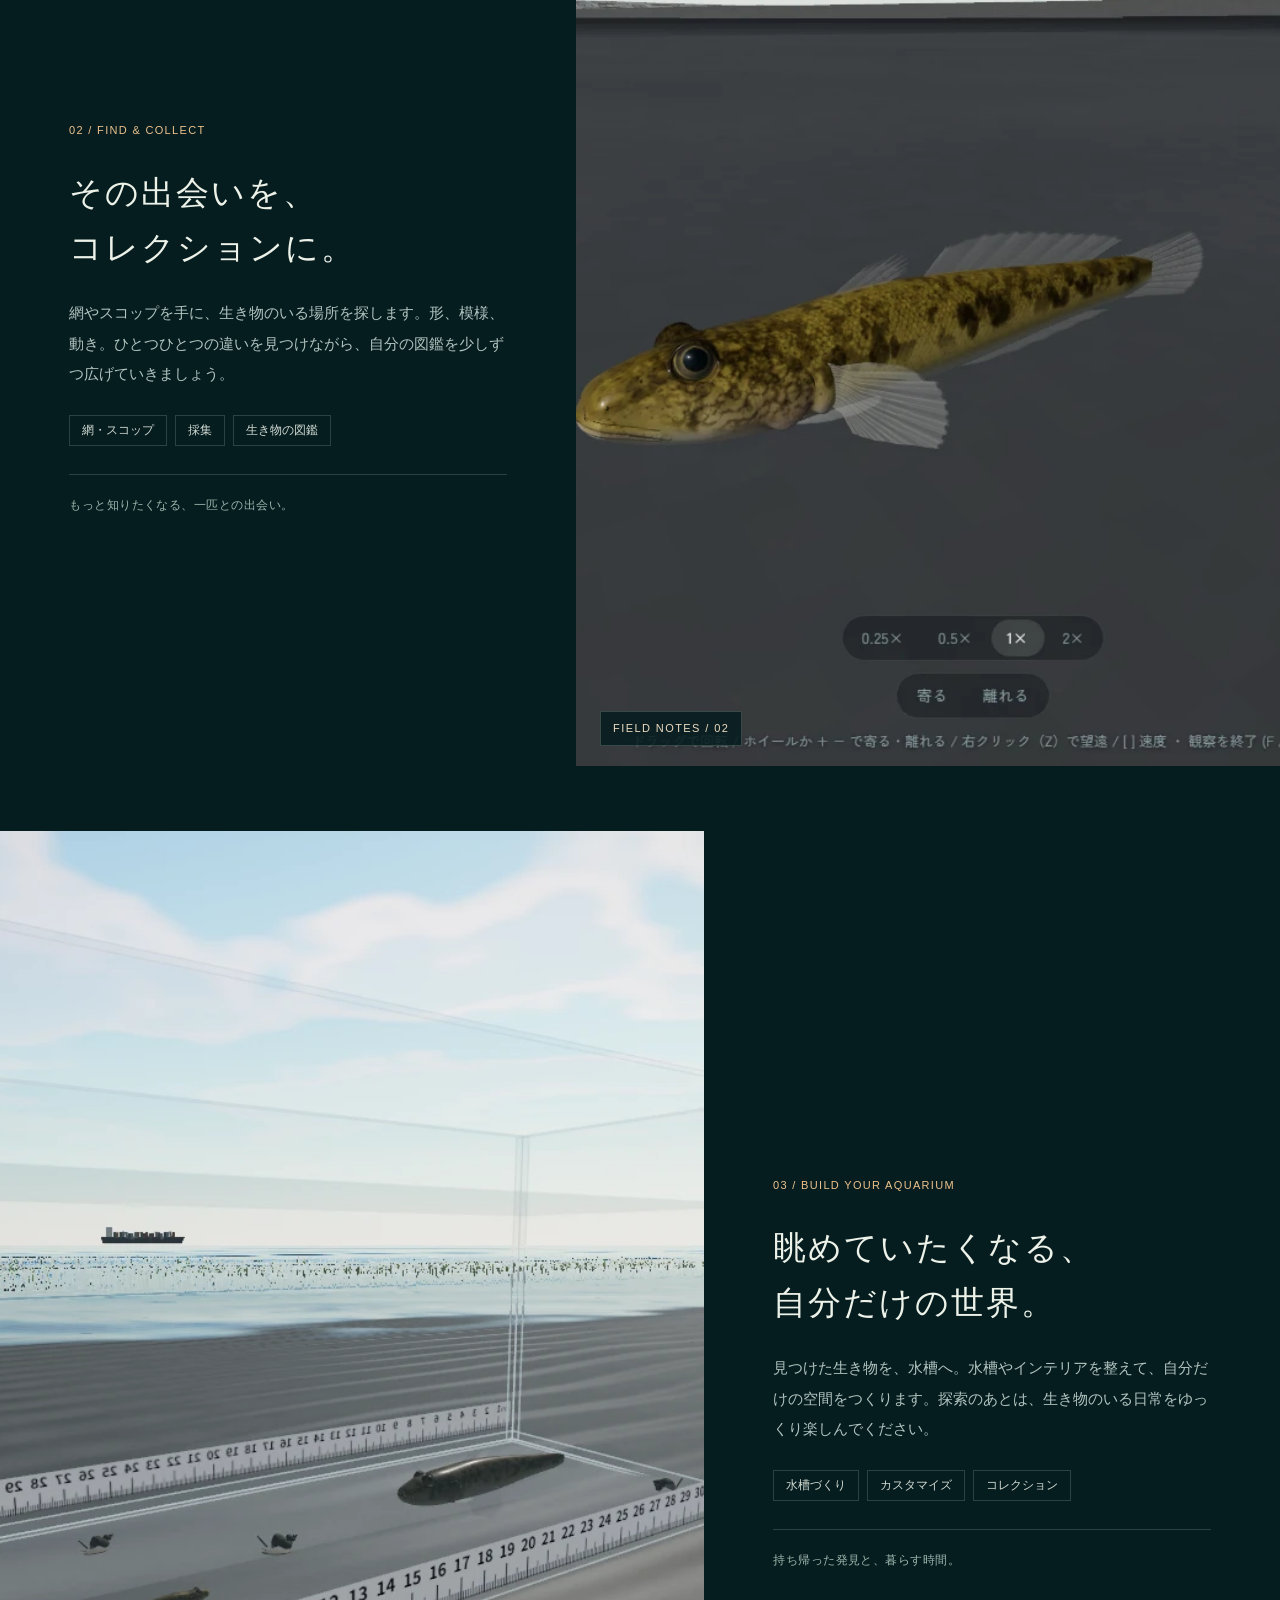
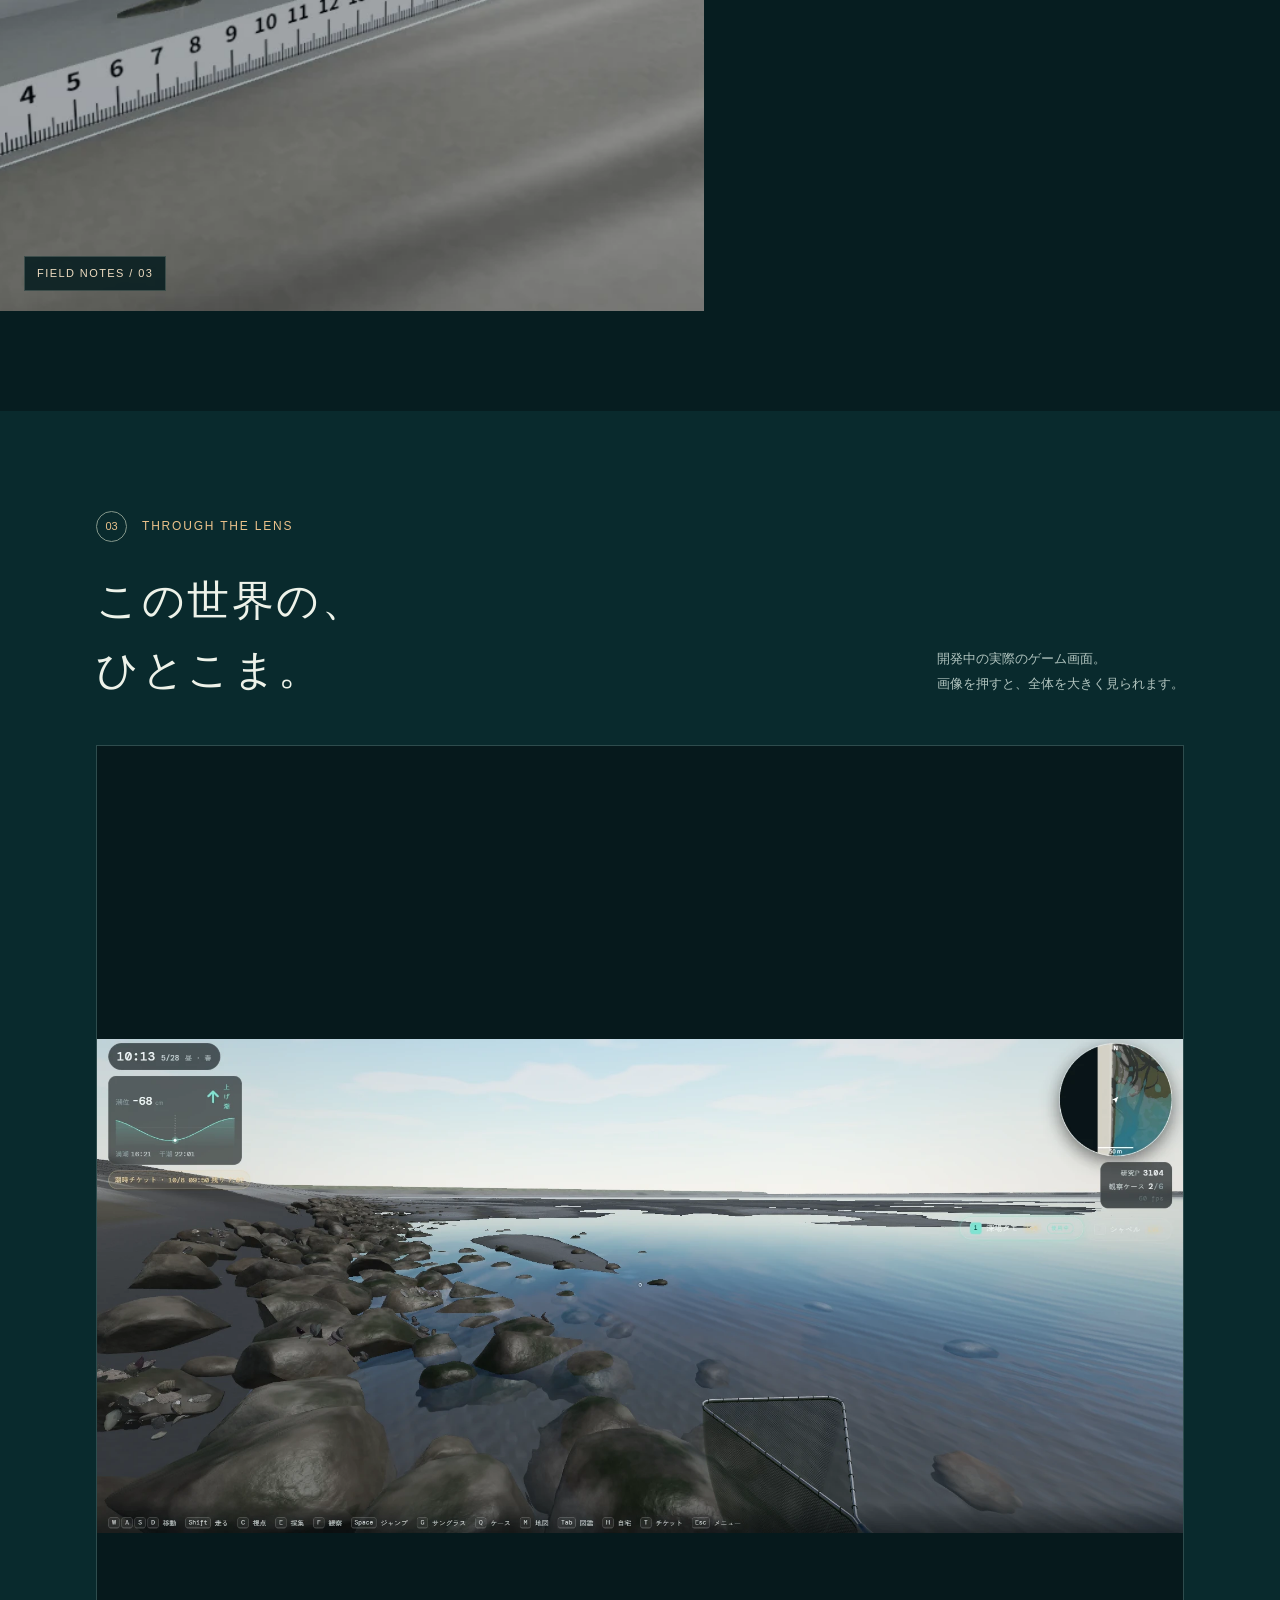
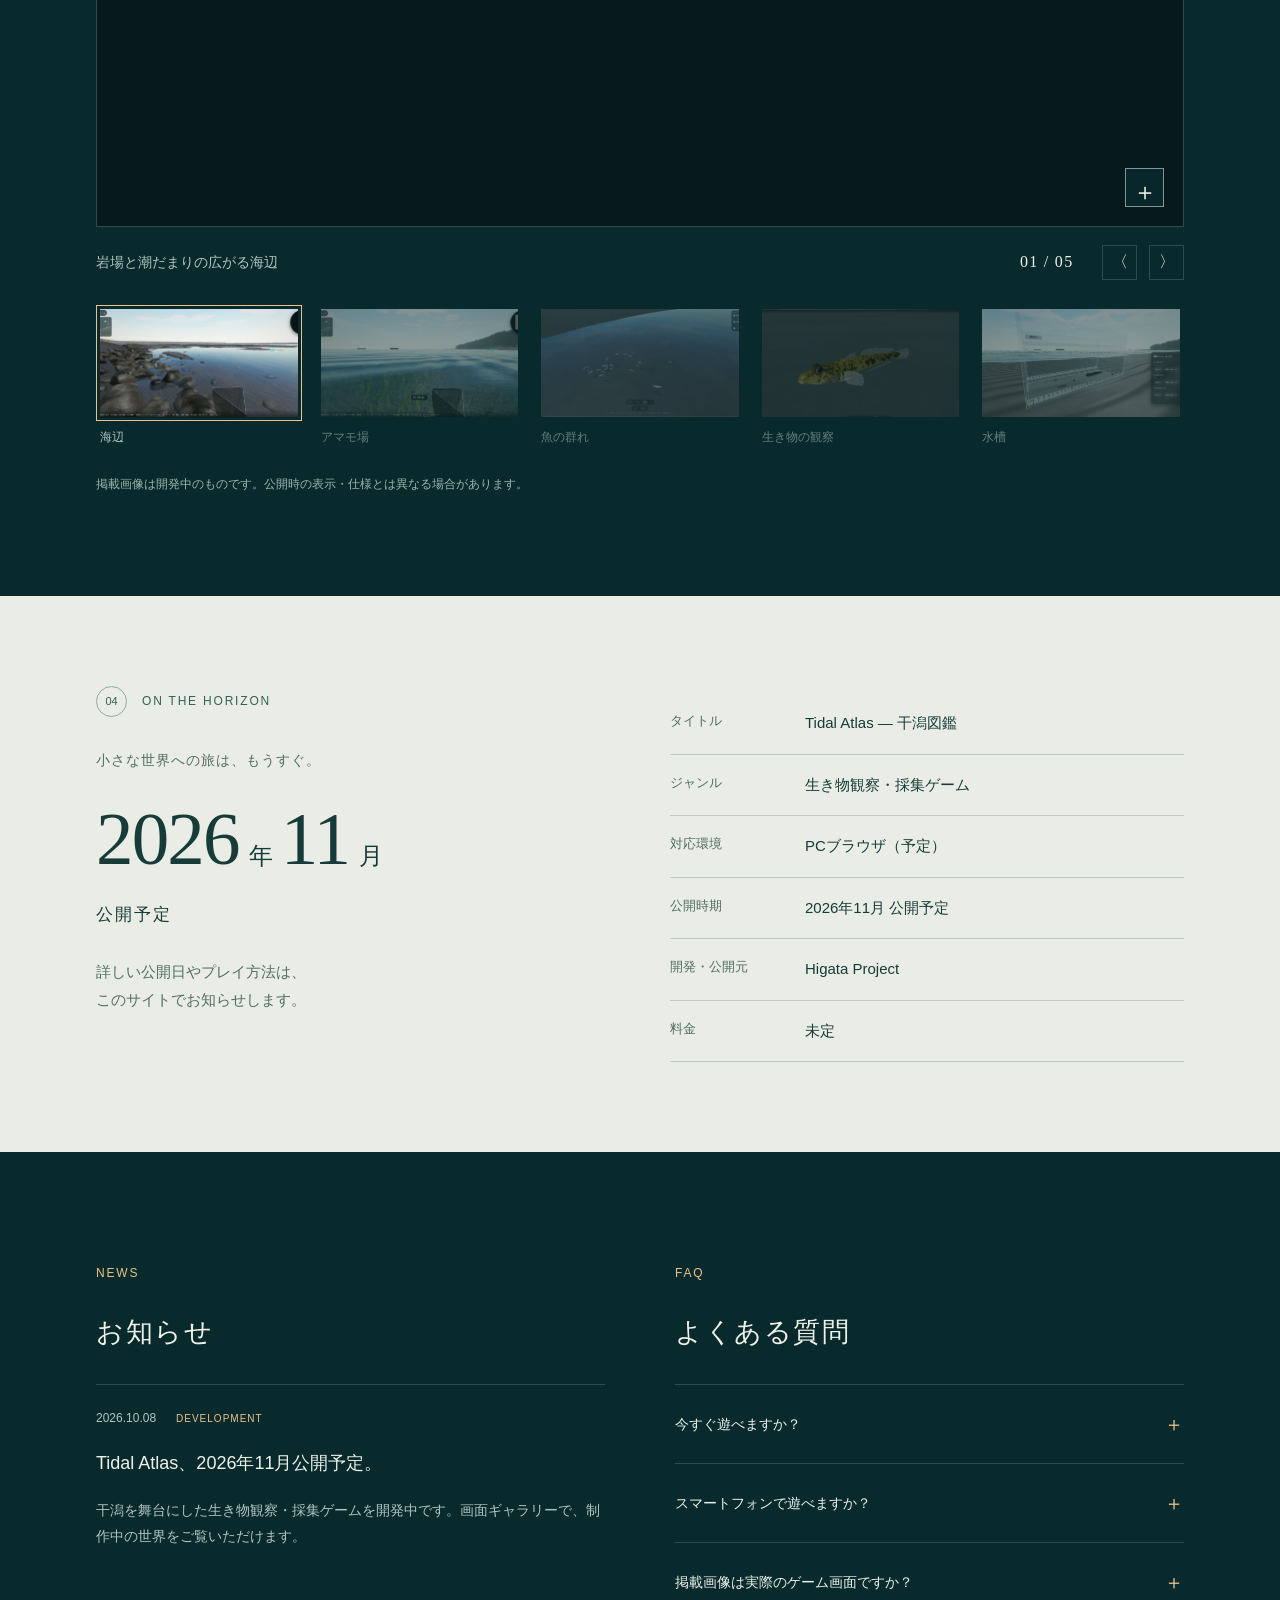
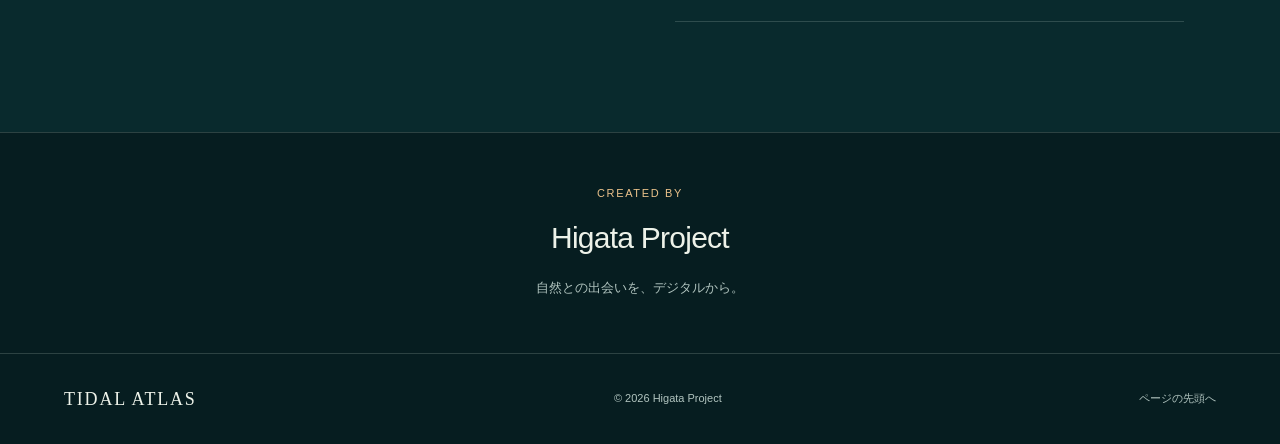
==== commit 6710cacb: "Add files via upload" ====
--- a/public/index.html
+++ b/public/index.html
@@ -14,12 +14,16 @@
 <link rel="stylesheet" href="styles.css">
 <script src="site-config.js" defer></script>
 <script src="script.js" defer></script>
+<link rel="canonical" href="https://tidal-atlas.higataproject.com/">
+<link rel="alternate" hreflang="ja" href="https://tidal-atlas.higataproject.com/">
+<link rel="alternate" hreflang="en" href="https://tidal-atlas.higataproject.com/en/">
+<link rel="alternate" hreflang="x-default" href="https://tidal-atlas.higataproject.com/">
 </head>
 <body>
 <a class="skip-link" href="#about">本文へ移動</a>
 <header class="header" id="site-header">
 <a class="wordmark" href="#top" aria-label="Tidal Atlas トップ">TIDAL ATLAS<span>by Higata Project</span></a>
-<button class="menu-toggle" aria-label="メニューを開く" aria-expanded="false" aria-controls="main-navigation"><span></span><span></span></button>
+<div class="language-switch" aria-label="言語切り替え"><a href="index.html" lang="ja" aria-current="page">日本語</a><span aria-hidden="true">/</span><a href="en/index.html" lang="en">EN</a></div><button class="menu-toggle" aria-label="メニューを開く" aria-expanded="false" aria-controls="main-navigation"><span></span><span></span></button>
 <nav id="main-navigation" aria-label="メインナビゲーション"><a href="#about">この世界について</a><a href="#experience">遊び方</a><a href="#gallery">ギャラリー</a><a class="nav-release" href="#release">公開情報</a></nav>
 </header>
 <main>
--- a/public/styles.css
+++ b/public/styles.css
@@ -1,2 +1,7 @@
 :root{--bg:#092a2d;--bg-deep:#061d20;--panel:#0e3539;--text:#edf2e9;--muted:#b1c4bf;--accent:#ebc28b;--line:rgba(214,231,222,.18);--serif:Georgia,"Times New Roman",serif}*{box-sizing:border-box}html{scroll-behavior:smooth;scroll-padding-top:85px}body{margin:0;background:var(--bg);color:var(--text);font-family:"Hiragino Kaku Gothic ProN","Yu Gothic",Meiryo,sans-serif;font-size:16px;line-height:1.9;-webkit-font-smoothing:antialiased}a{color:inherit;text-decoration:none}button{font:inherit;color:inherit;cursor:pointer}button,a,summary{-webkit-tap-highlight-color:transparent}button{border:0}img{max-width:100%;display:block}h1,h2,h3,p{margin:0}button:focus-visible,a:focus-visible,summary:focus-visible{outline:2px solid var(--accent);outline-offset:5px}::selection{background:var(--accent);color:var(--bg)}.skip-link{position:fixed;top:-100px;left:16px;z-index:30;background:var(--accent);color:var(--bg);padding:10px 20px}.skip-link:focus{top:10px}.header{position:absolute;top:0;left:0;right:0;z-index:10;height:100px;padding:0 5%;display:flex;align-items:center;justify-content:space-between;border-bottom:1px solid rgba(255,255,255,.22);background:linear-gradient(rgba(3,20,23,.65),transparent)}.wordmark{font-family:var(--serif);font-size:23px;line-height:1.2;letter-spacing:.08em}.wordmark span{display:block;font-family:Arial,sans-serif;font-size:11px;font-weight:400;letter-spacing:.12em;margin-top:7px;color:#c8d8d3}.header nav{display:flex;gap:30px;align-items:center;font-size:13px;letter-spacing:.03em}.header nav a{padding:8px 0}.header nav a:hover{color:var(--accent)}.header nav .nav-release{border:1px solid rgba(255,255,255,.5);padding:9px 19px}.menu-toggle{display:none}.hero{min-height:850px;height:100svh;max-height:1150px;position:relative;overflow:hidden;background:#123d43}.hero-image{position:absolute;inset:0;width:100%;height:100%;object-fit:cover;object-position:57% center}.hero-shade{position:absolute;inset:0;background:linear-gradient(90deg,rgba(3,26,29,.78),rgba(3,26,29,.34) 58%,rgba(3,26,29,.16)),linear-gradient(0deg,#092a2d 0%,rgba(9,42,45,.05) 65%)}.hero-content{position:relative;padding:155px 7.5% 100px;z-index:1}.eyebrow{font-family:Arial,sans-serif;font-size:12px;letter-spacing:.17em;font-weight:500}.hero-eyebrow{display:flex;align-items:center;gap:14px;color:#e3e9de}.hero-eyebrow>span{height:1px;width:40px;background:var(--accent)}.hero h1{font-family:var(--serif);font-size:clamp(95px,10.8vw,170px);font-weight:400;line-height:.94;letter-spacing:-.035em;margin-top:40px}.hero h1 span{color:#e5c99f}.hero-japanese{margin:22px 0 0 5px;letter-spacing:.5em;font-size:17px}.hero-bottom{display:flex;gap:45px;align-items:flex-end;margin-top:40px;justify-content:space-between;max-width:1050px}.hero-bottom h2{font-size:27px;font-weight:500;letter-spacing:.09em;line-height:1.7}.hero-bottom p{font-size:14px;color:#d2ded6;margin-top:14px}.outline-button{display:flex;align-items:center;justify-content:space-between;gap:36px;border:1px solid #b2c4ba;padding:17px 23px;font-size:14px;min-width:265px;transition:background .2s,color .2s}.outline-button span{color:var(--accent);font-size:22px;line-height:1}.outline-button:hover{background:var(--text);color:var(--bg)}.outline-button:hover span{color:var(--bg)}.hero-side{position:absolute;right:34px;top:220px;writing-mode:vertical-rl;font-family:Arial,sans-serif;letter-spacing:.23em;font-size:11px;color:#e2e8e3}.hero-foot{position:absolute;bottom:29px;left:7.5%;right:7.5%;display:flex;gap:25px;align-items:center;z-index:2;font-family:Arial,sans-serif;font-size:12px;letter-spacing:.06em;color:var(--muted)}.hero-foot small{margin-left:auto;font-size:12px;letter-spacing:0}.release-chip{font-family:"Yu Gothic",Meiryo,sans-serif;font-size:13px;color:var(--accent);border:1px solid rgba(235,194,139,.5);padding:4px 12px}.section{max-width:1320px;margin:auto;padding:110px 7.5%}.section-label{font-family:Arial,sans-serif;font-size:12px;letter-spacing:.15em;display:flex;align-items:center;gap:15px;color:var(--accent);white-space:nowrap}.section-label>span{border:1px solid #84978b;border-radius:50%;width:31px;height:31px;display:flex;justify-content:center;align-items:center;letter-spacing:0;font-size:11px}.intro{display:grid;grid-template-columns:220px 1fr;gap:30px;padding-top:105px;padding-bottom:100px}.intro .section-label{align-self:start;margin-top:6px}.overline{font-size:14px;letter-spacing:.07em;color:var(--muted);margin-bottom:20px}h2{font-size:clamp(29px,3.3vw,45px);font-weight:500;line-height:1.65;letter-spacing:.06em}.intro-copy{display:grid;grid-template-columns:1fr 1.4fr;gap:35px;margin-top:36px;font-size:15px;color:var(--muted)}.intro-copy p{line-height:2.05}.intro-facts{display:flex;margin-top:45px;border-top:1px solid var(--line);padding-top:24px;gap:38px}.intro-facts div{flex:1}.intro-facts span{font-family:Arial,sans-serif;font-size:11px;letter-spacing:.14em;color:var(--accent);display:block}.intro-facts strong{font-size:15px;letter-spacing:.05em;display:block;font-weight:500;margin-top:6px}.experience{background:var(--bg-deep);padding-bottom:100px}.experience-heading{display:grid;grid-template-columns:220px 1fr;gap:30px;padding-bottom:60px}.experience-heading .section-label{align-self:start;padding-top:5px}.chapter{display:grid;grid-template-columns:55% 45%;max-width:1440px;margin:0 auto 65px;align-items:center}.chapter:last-child{margin-bottom:0}.chapter-image{position:relative;min-width:0}.chapter-image img{width:100%;aspect-ratio:1.6;object-fit:cover}.image-label{position:absolute;bottom:20px;left:24px;background:rgba(6,29,32,.87);border:1px solid rgba(228,233,212,.2);padding:6px 12px;font-size:11px;font-family:Arial,sans-serif;letter-spacing:.13em;color:#eddbc0}.chapter-copy{padding:20px 12%}.chapter-number{font-family:Arial,sans-serif;letter-spacing:.12em;font-size:11px;color:var(--accent)}.chapter-copy h3{font-size:clamp(24px,2.6vw,35px);font-weight:500;letter-spacing:.06em;line-height:1.65;margin:22px 0}.chapter-copy>p{font-size:15px;color:var(--muted);line-height:2.05}.feature-tags{display:flex;gap:8px;flex-wrap:wrap;margin-top:25px}.feature-tags span{font-size:12px;padding:3px 12px;border:1px solid var(--line);color:#d2dbd2}.chapter-copy .chapter-note{font-size:12px;color:#9db4ab;letter-spacing:.04em;margin-top:28px;border-top:1px solid var(--line);padding-top:18px}.chapter-collect{grid-template-columns:45% 55%}.chapter-collect .chapter-image{grid-column:2;grid-row:1}.chapter-collect .chapter-copy{grid-column:1;grid-row:1}.chapter-collect .chapter-image img{object-position:50% 55%}.gallery-section{padding-top:100px;padding-bottom:100px}.gallery-top{display:flex;justify-content:space-between;align-items:flex-end;gap:25px;margin-bottom:40px}.gallery-top .section-label{margin-bottom:24px}.gallery-top>p{font-size:13px;line-height:1.9;color:var(--muted);margin-bottom:8px}.gallery-stage{border:1px solid var(--line)}#gallery-open{position:relative;display:block;padding:0;width:100%;background:#06191c;cursor:zoom-in}#gallery-image{width:100%;aspect-ratio:16/9;object-fit:contain}.enlarge-mark{position:absolute;right:19px;bottom:19px;width:39px;height:39px;border:1px solid rgba(255,255,255,.5);background:#092a2dd9;font-size:24px;display:grid;place-items:center}.gallery-caption{display:flex;justify-content:space-between;gap:20px;align-items:center;margin:18px 0 25px}.gallery-caption p{font-size:14px;color:var(--muted)}.gallery-controls{display:flex;gap:12px;align-items:center}#gallery-count{font-family:var(--serif);font-size:16px;letter-spacing:.08em;min-width:70px}.gallery-controls button{width:35px;height:35px;border:1px solid var(--line);background:transparent;font-size:16px}.gallery-controls button:hover{background:#1b494a}.gallery-thumbs{display:grid;grid-template-columns:repeat(5,minmax(0,1fr));gap:15px}.thumb{padding:0;background:transparent;text-align:left;opacity:.55;transition:opacity .2s}.thumb:hover,.thumb.active{opacity:1}.thumb img{width:100%;aspect-ratio:16/9;object-fit:cover;border:1px solid transparent;padding:3px}.thumb.active img{border-color:var(--accent)}.thumb span{display:block;font-size:12px;margin-top:5px;padding-left:4px;color:var(--muted)}.gallery-note{font-size:12px;color:#9cb5ac;margin-top:25px}.release-section{background:#e9ede5;color:#173b39}.release-inner{display:grid;grid-template-columns:1fr 1fr;gap:60px;padding-top:90px;padding-bottom:90px}.release-inner .section-label{color:#356057;margin-bottom:30px}.release-inner .section-label>span{border-color:#8dada0}.release-inner .overline{color:#526d62;font-size:14px}.release-inner h2{font-family:var(--serif);font-size:75px;line-height:1.2;letter-spacing:-.025em;white-space:nowrap}.release-inner h2 span{font-family:"Yu Gothic",Meiryo,sans-serif;font-size:24px;margin:0 10px}.release-planned{font-size:17px;letter-spacing:.12em;margin:15px 0 27px}.release-copy{font-size:15px;color:#526d62;line-height:1.9}.game-spec{margin:7px 0 0;align-self:center}.game-spec>div{display:grid;grid-template-columns:115px 1fr;gap:20px;padding:16px 0;border-bottom:1px solid #bdcbc2}.game-spec dt{font-size:13px;color:#526d62}.game-spec dd{margin:0;font-size:15px}.news-faq{display:grid;grid-template-columns:1fr 1fr;gap:70px}.news-faq .section-label{margin-bottom:25px}.news-faq h2{font-size:27px;margin-bottom:30px}.news-item{padding-top:22px;border-top:1px solid var(--line)}.news-item>div{display:flex;align-items:center;gap:20px;font-size:12px;font-family:Arial,sans-serif;color:var(--muted)}.news-item>div>span{font-size:10px;letter-spacing:.1em;color:var(--accent)}.news-item h3{font-size:18px;font-weight:500;line-height:1.7;margin:18px 0}.news-item p{font-size:14px;color:var(--muted)}details{border-top:1px solid var(--line)}details:last-child{border-bottom:1px solid var(--line)}summary{display:flex;align-items:center;justify-content:space-between;gap:20px;cursor:pointer;list-style:none;font-size:14px;padding:20px 0}summary::-webkit-details-marker{display:none}summary>span{color:var(--accent);font-size:20px;transition:transform .2s}details[open] summary>span{transform:rotate(45deg)}details p{font-size:14px;line-height:1.95;color:var(--muted);padding:0 15px 22px 0}.publisher-section{border-top:1px solid var(--line);background:var(--bg-deep);padding:50px 7.5%}.publisher-inner{text-align:center}.publisher-inner>p{font-family:Arial,sans-serif;font-size:11px;color:var(--accent);letter-spacing:.15em}.publisher-name{font-family:Arial,sans-serif;display:block;font-size:30px;line-height:1.4;letter-spacing:-.025em;margin:13px 0}.publisher-inner>span{color:var(--muted);font-size:13px}.publisher-inner #publisher-links{margin-top:20px;font-size:14px}.publisher-inner #publisher-links a{display:inline-block;border-bottom:1px solid var(--line);margin:0 12px}footer{padding:28px 5%;display:flex;justify-content:space-between;gap:25px;align-items:center;background:var(--bg-deep);border-top:1px solid var(--line)}.footer-title{font-family:var(--serif);letter-spacing:.1em;font-size:18px}footer p,.back-to-top{font-size:11px;color:var(--muted)}dialog{padding:20px;border:1px solid #62766d;border-radius:0;background:#061d20;color:var(--text);width:min(1400px,96vw);max-height:96svh}dialog::backdrop{background:rgba(1,13,15,.94)}.lightbox-top{display:flex;align-items:center;justify-content:space-between;gap:20px;margin-bottom:15px;font-size:14px}.lightbox-top button{background:transparent;border:1px solid var(--line);padding:7px 16px;white-space:nowrap;font-size:13px}#lightbox-image{width:100%;max-height:75svh;object-fit:contain}.lightbox-controls{display:flex;justify-content:space-between;align-items:center;gap:10px;margin-top:15px}.lightbox-controls button{font-size:13px;background:transparent;padding:5px 10px}.lightbox-controls span{font-size:12px;color:var(--muted)}@media(min-width:1600px){.hero-content{padding-top:170px}.hero h1{font-size:180px}.hero-bottom{margin-top:55px}.hero{min-height:940px}}@media(max-width:1100px){.header{padding:0 4%;height:85px}.header nav{gap:20px}.hero{min-height:790px}.hero-content{padding:145px 7% 95px}.hero-bottom{gap:25px}.hero-bottom h2{font-size:24px}.outline-button{min-width:240px}.hero-side{right:20px}.section{padding:85px 6%}.intro,.experience-heading{grid-template-columns:160px 1fr;gap:20px}.intro-copy{gap:25px;grid-template-columns:1fr}.intro-facts{gap:20px}.chapter-copy{padding:15px 10%}.chapter-copy h3{font-size:28px}.chapter-copy>p{font-size:14px}.chapter-image img{aspect-ratio:1.35}.chapter-copy .chapter-note{margin-top:20px}.release-inner{gap:40px}.release-inner h2{font-size:64px}.game-spec>div{grid-template-columns:90px 1fr}.news-faq{gap:40px}}@media(max-width:760px){html{scroll-padding-top:20px}.header{height:78px;padding:0 24px}.wordmark{font-size:20px}.wordmark span{font-size:10px}.menu-toggle{display:flex;flex-direction:column;justify-content:center;gap:7px;width:44px;height:44px;background:transparent;padding:10px;border:1px solid rgba(255,255,255,.3)}.menu-toggle>span{height:1px;width:22px;background:var(--text);transition:transform .2s}.menu-toggle[aria-expanded=true]>span:first-child{transform:translateY(4px) rotate(45deg)}.menu-toggle[aria-expanded=true]>span:last-child{transform:translateY(-4px) rotate(-45deg)}.header nav{display:none;position:absolute;top:78px;left:0;right:0;background:#092a2dfa;padding:28px 24px;border-bottom:1px solid var(--line);flex-direction:column;align-items:stretch;gap:10px;font-size:15px}.header nav.open{display:flex}.header nav .nav-release{display:inline-block;text-align:center;margin-top:8px}.hero{height:auto;min-height:850px;max-height:none}.hero-image{object-position:55% center}.hero-shade{background:linear-gradient(90deg,rgba(4,25,28,.64),rgba(4,25,28,.23)),linear-gradient(0deg,#092a2d,rgba(9,42,45,.03) 90%)}.hero-content{padding:132px 24px 95px}.hero-eyebrow{font-size:10px;letter-spacing:.11em;gap:10px}.hero-eyebrow>span{width:26px}.hero h1{font-size:clamp(88px,19vw,140px);line-height:.98;margin-top:36px}.hero-japanese{font-size:15px;margin-top:20px}.hero-bottom{display:block;margin-top:36px}.hero-bottom h2{font-size:25px}.hero-bottom p{font-size:13px}.outline-button{width:100%;min-width:0;margin-top:27px;padding:14px 20px}.hero-side{display:none}.hero-foot{left:24px;right:24px;bottom:22px;gap:10px;flex-wrap:wrap}.hero-foot>span:nth-child(2){display:none}.hero-foot small{font-size:10px}.release-chip{font-size:12px;padding:3px 10px}.section{padding:65px 24px}.intro,.experience-heading{display:block}.section-label{font-size:11px;letter-spacing:.12em}.intro .section-label,.experience-heading .section-label{margin-bottom:32px}.overline{font-size:13px;margin-bottom:17px}h2{font-size:29px}.intro-copy{margin-top:26px;font-size:15px;gap:20px}.intro-facts{margin-top:30px;gap:12px;padding-top:20px}.intro-facts strong{font-size:13px;letter-spacing:0}.intro-facts span{font-size:10px}.experience-heading{padding-bottom:35px}.experience{padding-bottom:50px}.chapter,.chapter-collect{display:flex;flex-direction:column;gap:0;margin-bottom:45px}.chapter-image{width:100%}.chapter-image img{aspect-ratio:16/10}.chapter-collect .chapter-image img{aspect-ratio:16/10;object-position:center}.chapter-copy{padding:27px 24px 0;width:100%}.chapter-number{font-size:10px}.chapter-copy h3{font-size:28px;margin:16px 0}.chapter-copy>p{font-size:15px}.chapter-copy .chapter-note{font-size:12px;margin-top:22px}.feature-tags{margin-top:20px}.image-label{left:18px;bottom:15px;font-size:10px}.gallery-top{display:block;margin-bottom:25px}.gallery-top>p{margin-top:22px;font-size:13px}.gallery-stage{margin:0 -10px}.gallery-caption{margin:15px 0 20px;gap:10px;align-items:flex-start}.gallery-caption>p{font-size:12px;max-width:57%}.gallery-controls{gap:7px}#gallery-count{font-size:14px;min-width:52px}.gallery-controls button{width:30px;height:30px;font-size:14px}.gallery-thumbs{gap:5px}.thumb img{padding:2px}.thumb span{font-size:10px;padding-left:1px;line-height:1.5}.gallery-note{font-size:11px;line-height:1.7;margin-top:20px}.release-inner{display:block}.release-inner .section-label{margin-bottom:32px}.release-inner h2{font-size:64px}.release-inner h2 span{font-size:20px;margin:0 6px}.release-planned{font-size:16px;margin:14px 0 22px}.release-copy{font-size:14px}.game-spec{margin-top:35px}.game-spec>div{grid-template-columns:88px 1fr;padding:15px 0;gap:12px}.game-spec dt{font-size:12px}.game-spec dd{font-size:14px}.news-faq{display:block}.news-faq h2{font-size:25px;margin-bottom:25px}.news-faq .section-label{margin-bottom:15px}.faq-column{margin-top:50px}.news-item h3{font-size:17px}.news-item p{font-size:14px}.publisher-section{padding:38px 24px}.publisher-name{font-size:27px}footer{padding:25px 24px;flex-wrap:wrap;gap:15px}.footer-title{font-size:17px}footer p{font-size:10px}.back-to-top{width:100%;font-size:11px}.lightbox-top{font-size:12px;align-items:flex-start;gap:10px}.lightbox-top button{font-size:12px;padding:6px 10px}dialog{padding:12px}.lightbox-controls span{font-size:10px}.lightbox-controls button{font-size:12px;padding:5px}.enlarge-mark{right:12px;bottom:12px;width:32px;height:32px;font-size:20px}}@media(max-width:360px){.hero h1{font-size:80px}.hero-foot small{margin-left:0}.release-inner h2{font-size:56px}.intro-facts{flex-wrap:wrap}.intro-facts div{flex-basis:40%}.gallery-caption{flex-wrap:wrap}.gallery-caption>p{max-width:100%}.gallery-controls{margin-left:auto}}@media(prefers-reduced-motion:reduce){html{scroll-behavior:auto}*,*:before,*:after{animation:none!important;transition:none!important}}
 @media(min-width:761px){.hero{min-height:920px}}@media(min-width:1600px){.hero{min-height:1020px}}@media(max-width:760px){.thumb span{font-size:12px}.hero-foot small{font-size:12px}.hero-eyebrow{font-size:12px}.hero-content{padding-top:132px}.hero{min-height:900px}}
+
+/* Bilingual navigation and English typography */
+.language-switch{display:flex;align-items:center;gap:9px;order:3;font-family:Arial,sans-serif;font-size:12px;white-space:nowrap;margin-left:22px}.language-switch a{padding:8px 0;color:var(--muted)}.language-switch a[aria-current]{color:var(--accent);border-bottom:1px solid var(--accent)}.language-switch span{opacity:.5}.header nav{margin-left:auto}html[lang=en] body{font-family:Arial,Helvetica,sans-serif}html[lang=en] h2,html[lang=en] h3{letter-spacing:0;line-height:1.3}html[lang=en] .hero-bottom h2{font-size:32px}html[lang=en] .hero-japanese{letter-spacing:.12em;font-size:13px}html[lang=en] .release-inner .english-date{font-size:62px;white-space:normal}html[lang=en] .game-spec>div{grid-template-columns:130px 1fr}html[lang=en] .chapter-copy h3{font-size:32px}html[lang=en] .intro-facts strong{letter-spacing:0}html[lang=en] .release-chip{font-family:Arial,sans-serif}
+@media(max-width:1100px){.header nav{gap:16px}.language-switch{margin-left:16px}html[lang=en] .header nav{font-size:12px}}
+@media(max-width:760px){.language-switch{order:0;margin-left:auto;margin-right:14px;font-size:11px;gap:7px}.header nav{margin-left:0}.header .menu-toggle{flex-shrink:0}.header{padding:0 18px}html[lang=en] .header nav{font-size:15px}html[lang=en] .hero-bottom h2{font-size:27px}html[lang=en] .chapter-copy h3{font-size:28px}html[lang=en] .release-inner .english-date{font-size:56px}html[lang=en] .game-spec>div{grid-template-columns:110px 1fr}html[lang=en] .intro-facts{flex-wrap:wrap}html[lang=en] .intro-facts div{min-width:120px}html[lang=en] .gallery-thumbs{gap:4px}html[lang=en] .thumb span{font-size:11px;overflow-wrap:anywhere}html[lang=en] .lightbox-controls{flex-wrap:wrap}html[lang=en] .lightbox-controls span{font-size:10px}}
